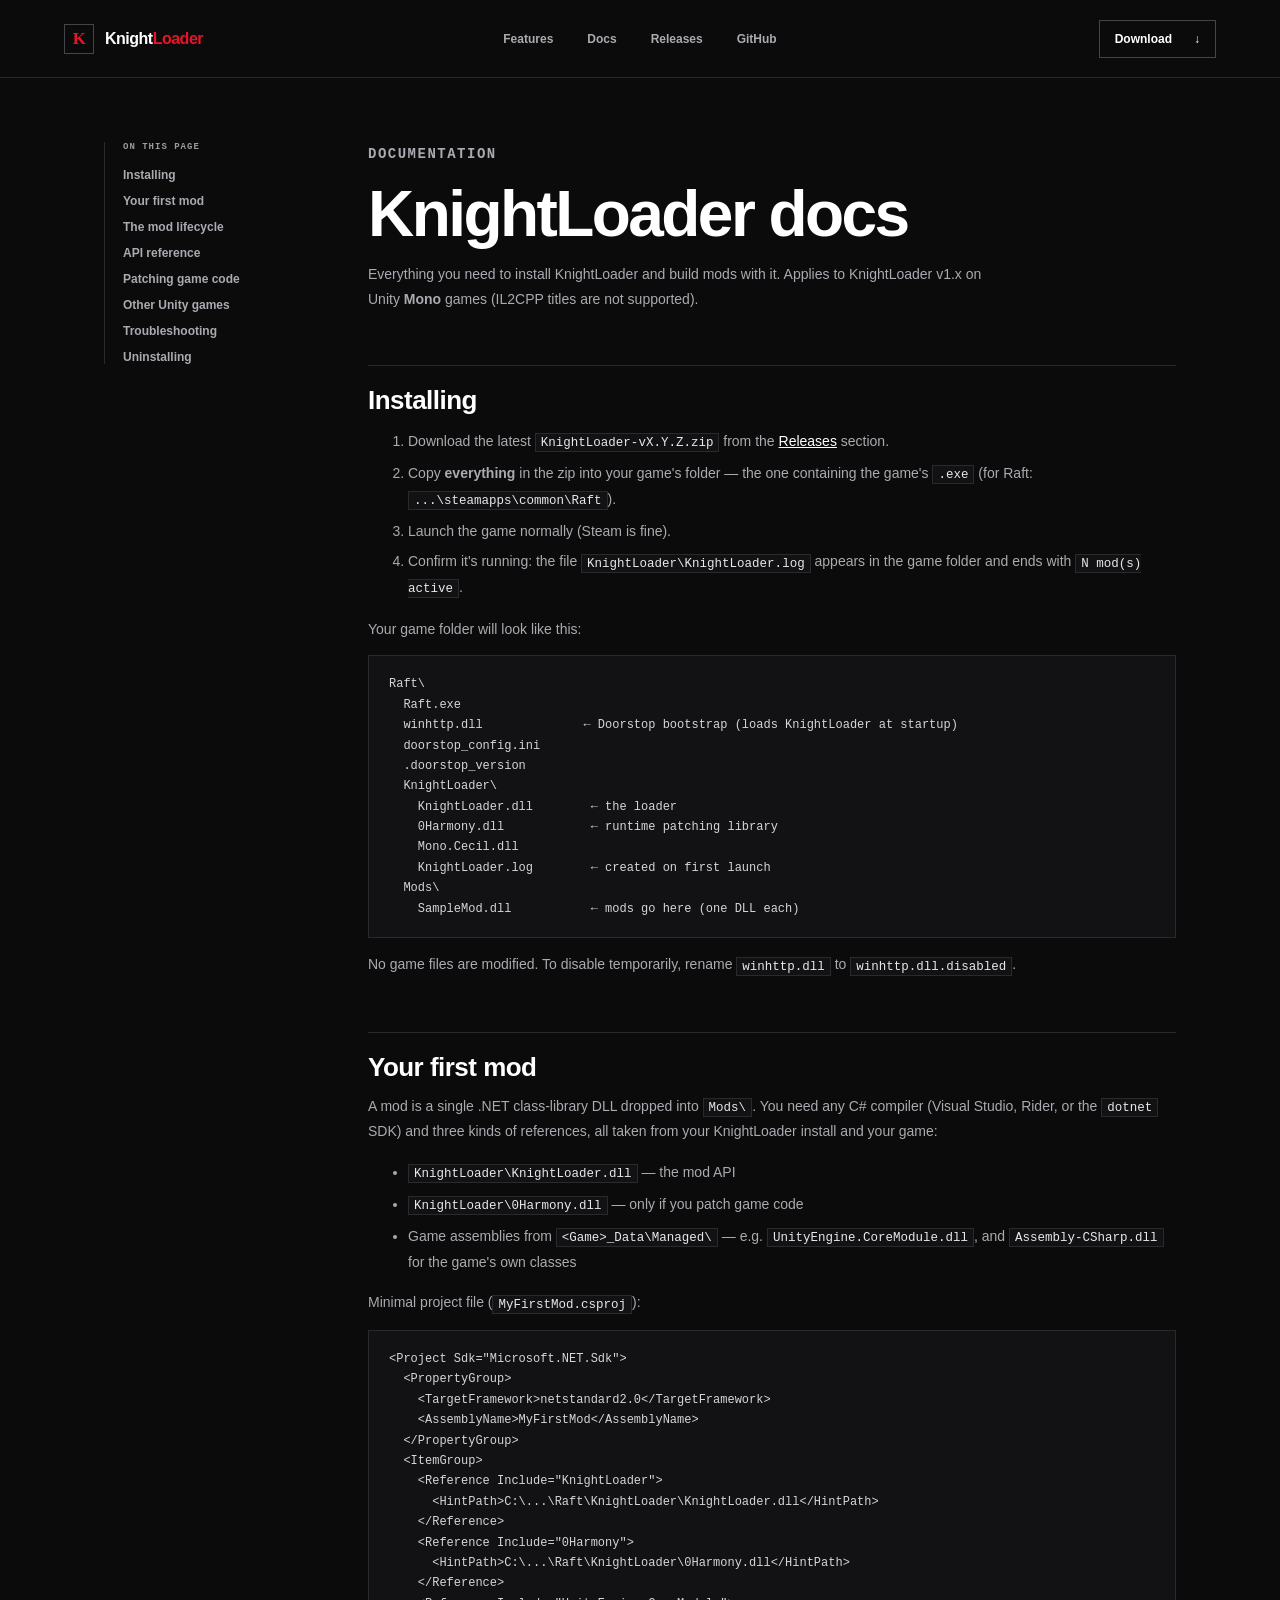
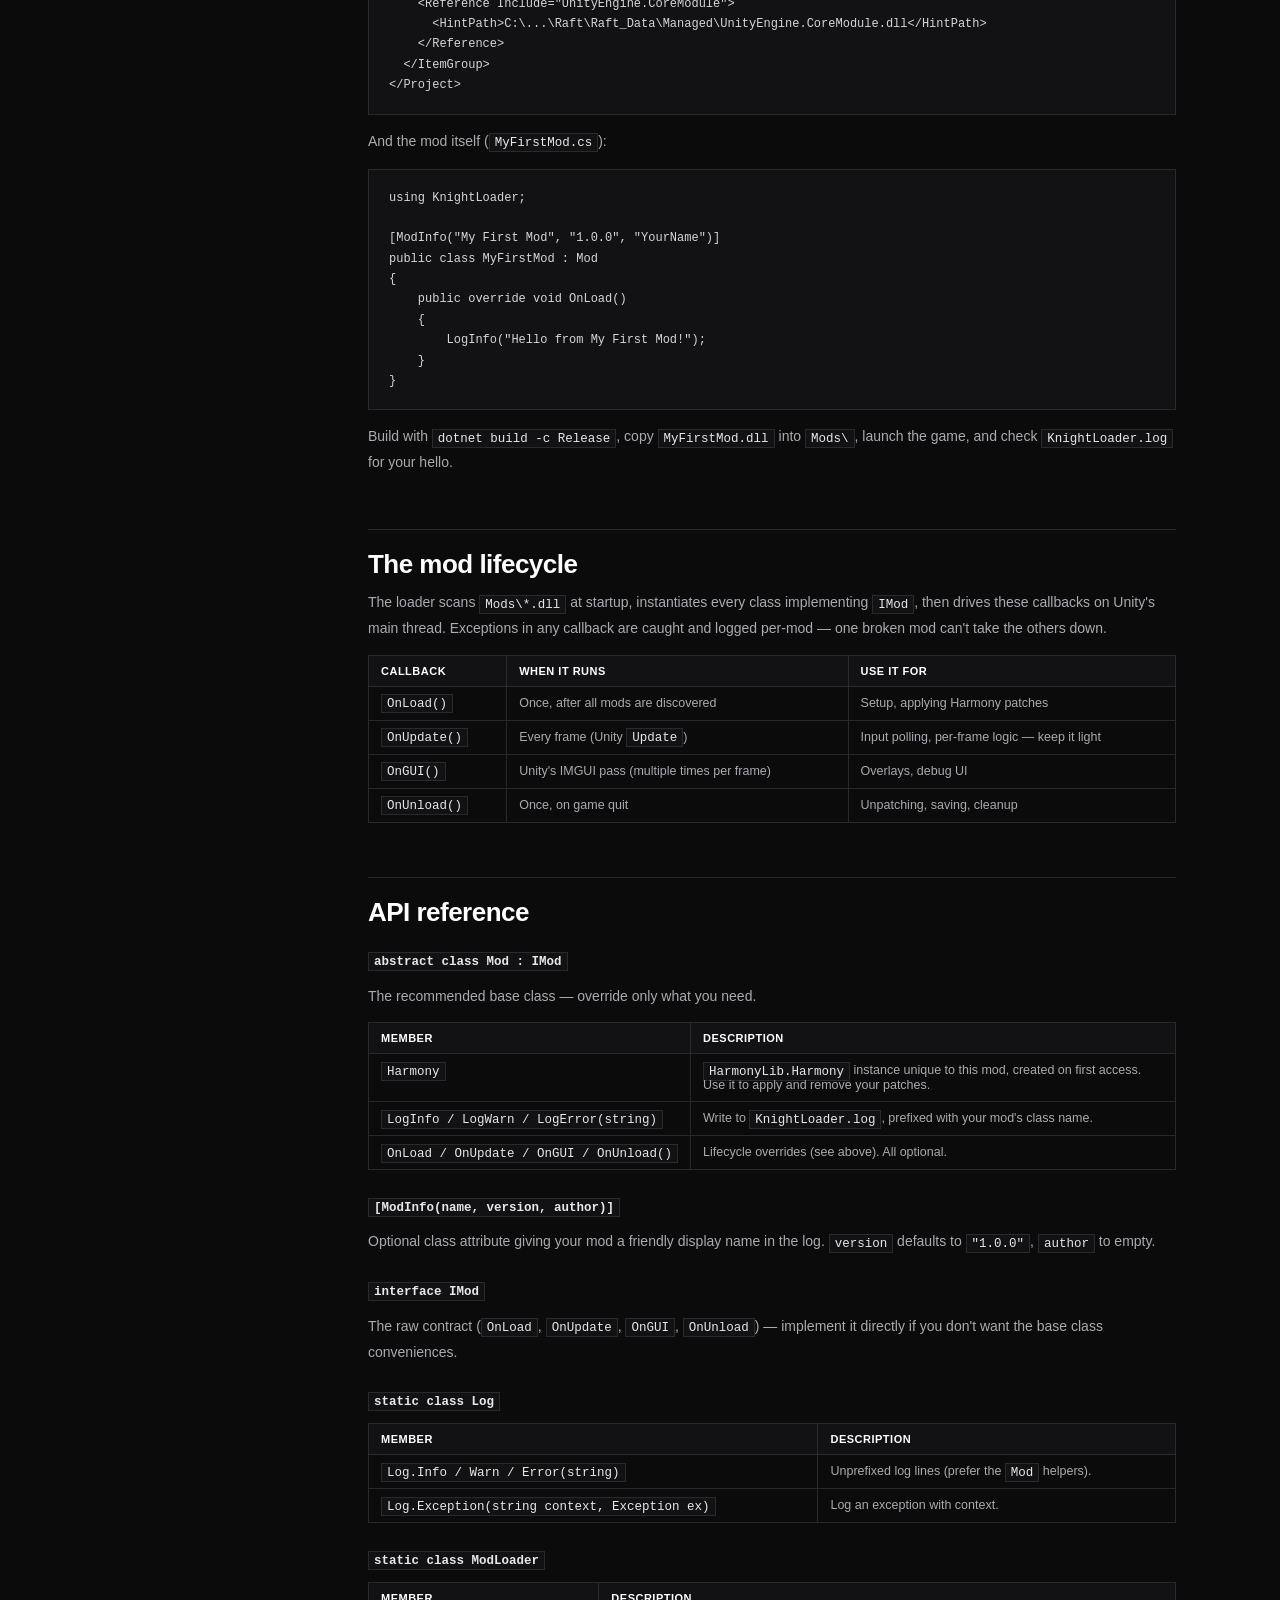
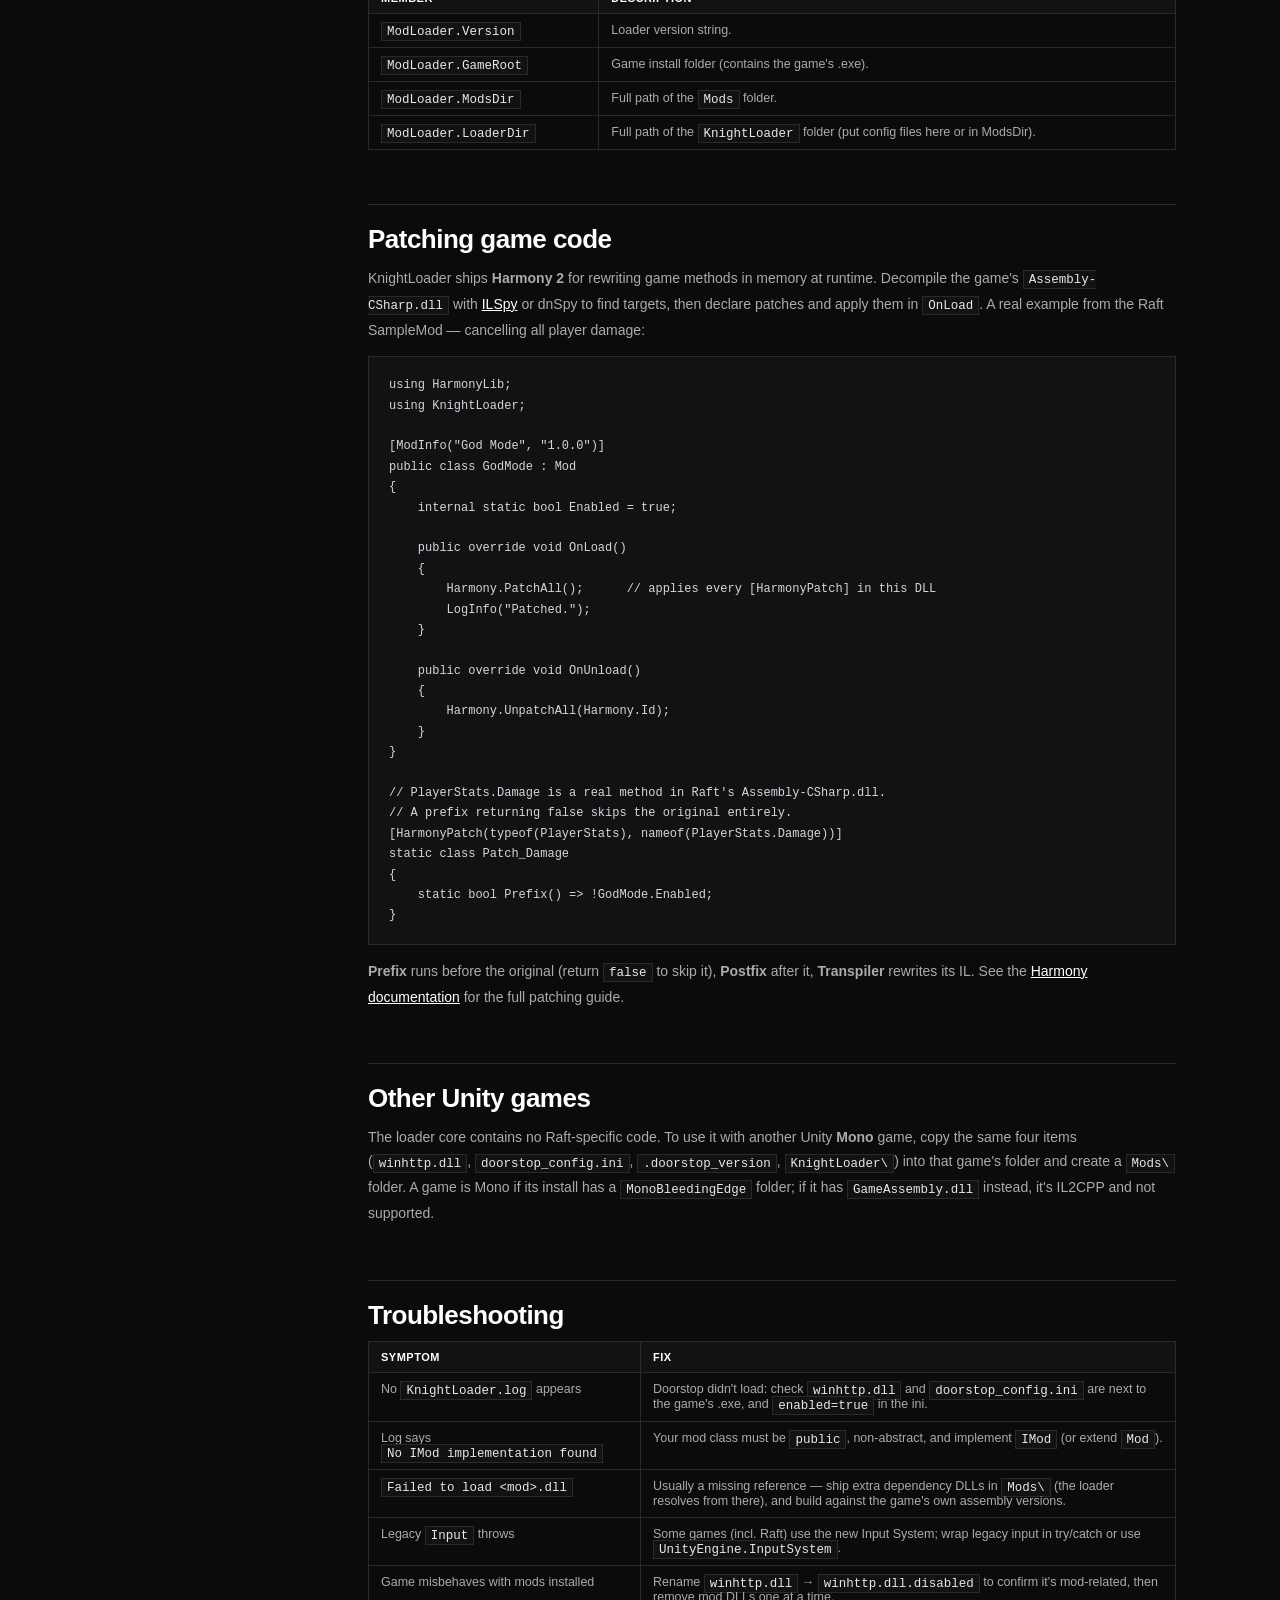
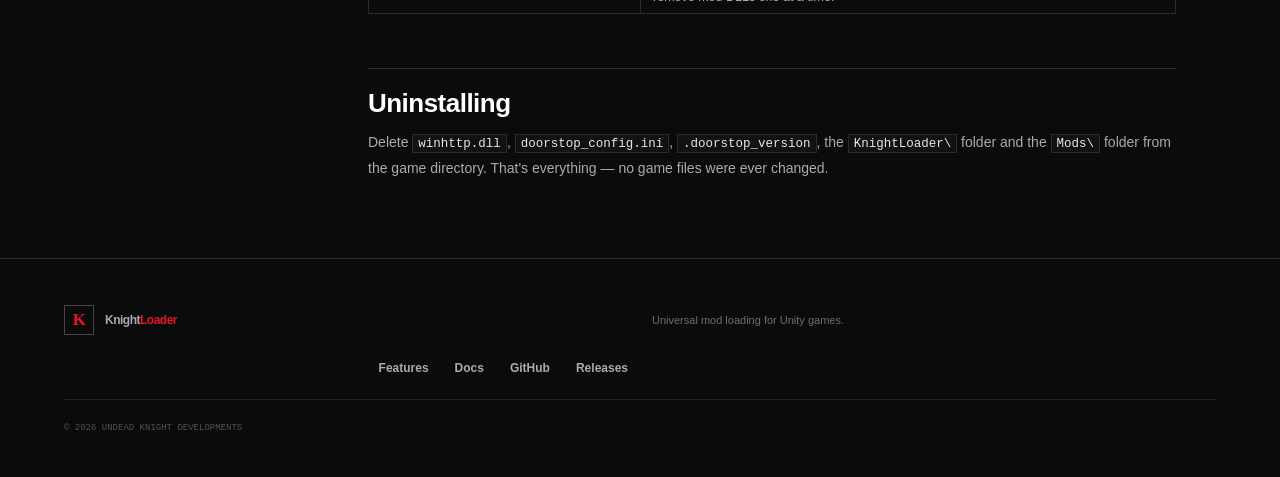
==== docs/docs.html @ 4eecfee4 "Remove open-source claims; add documentation page with API reference" ====
<!doctype html>
<html lang="en">
<head>
  <meta charset="utf-8">
  <meta name="viewport" content="width=device-width, initial-scale=1">
  <meta name="theme-color" content="#0b0b0c">
  <meta name="description" content="KnightLoader documentation — install guide, writing your first mod, and the full mod API reference.">
  <title>Documentation — KnightLoader</title>
  <link rel="stylesheet" href="style.css">
  <link rel="icon" type="image/png" href="assets/knightloader-logo.png">
</head>
<body>
  <header class="nav-wrap">
    <a class="brand" href="index.html" aria-label="KnightLoader home">
      <span class="brand-icon">K</span>
      <span>Knight<b>Loader</b></span>
    </a>
    <nav aria-label="Main navigation">
      <a href="index.html#features">Features</a>
      <a href="docs.html">Docs</a>
      <a href="index.html#releases">Releases</a>
      <a href="https://github.com/TheUndeadKnightDev/KnightLoader">GitHub</a>
    </nav>
    <a class="nav-download" href="https://github.com/TheUndeadKnightDev/KnightLoader/releases/latest">Download <span>↓</span></a>
  </header>

  <main class="doc-page">
    <aside class="doc-toc" aria-label="On this page">
      <p>ON THIS PAGE</p>
      <a href="#install">Installing</a>
      <a href="#first-mod">Your first mod</a>
      <a href="#lifecycle">The mod lifecycle</a>
      <a href="#api">API reference</a>
      <a href="#harmony">Patching game code</a>
      <a href="#other-games">Other Unity games</a>
      <a href="#troubleshooting">Troubleshooting</a>
      <a href="#uninstall">Uninstalling</a>
    </aside>

    <article class="doc-body">
      <p class="overline">Documentation</p>
      <h1>KnightLoader docs</h1>
      <p class="doc-intro">Everything you need to install KnightLoader and build mods with it. Applies to KnightLoader v1.x on Unity <b>Mono</b> games (IL2CPP titles are not supported).</p>

      <h2 id="install">Installing</h2>
      <ol>
        <li>Download the latest <code>KnightLoader-vX.Y.Z.zip</code> from the <a href="index.html#releases">Releases</a> section.</li>
        <li>Copy <b>everything</b> in the zip into your game's folder — the one containing the game's <code>.exe</code> (for Raft: <code>...\steamapps\common\Raft</code>).</li>
        <li>Launch the game normally (Steam is fine).</li>
        <li>Confirm it's running: the file <code>KnightLoader\KnightLoader.log</code> appears in the game folder and ends with <code>N mod(s) active</code>.</li>
      </ol>
      <p>Your game folder will look like this:</p>
      <pre class="doc-code">Raft\
  Raft.exe
  winhttp.dll              ← Doorstop bootstrap (loads KnightLoader at startup)
  doorstop_config.ini
  .doorstop_version
  KnightLoader\
    KnightLoader.dll        ← the loader
    0Harmony.dll            ← runtime patching library
    Mono.Cecil.dll
    KnightLoader.log        ← created on first launch
  Mods\
    SampleMod.dll           ← mods go here (one DLL each)</pre>
      <p>No game files are modified. To disable temporarily, rename <code>winhttp.dll</code> to <code>winhttp.dll.disabled</code>.</p>

      <h2 id="first-mod">Your first mod</h2>
      <p>A mod is a single .NET class-library DLL dropped into <code>Mods\</code>. You need any C# compiler (Visual Studio, Rider, or the <code>dotnet</code> SDK) and three kinds of references, all taken from your KnightLoader install and your game:</p>
      <ul>
        <li><code>KnightLoader\KnightLoader.dll</code> — the mod API</li>
        <li><code>KnightLoader\0Harmony.dll</code> — only if you patch game code</li>
        <li>Game assemblies from <code>&lt;Game&gt;_Data\Managed\</code> — e.g. <code>UnityEngine.CoreModule.dll</code>, and <code>Assembly-CSharp.dll</code> for the game's own classes</li>
      </ul>
      <p>Minimal project file (<code>MyFirstMod.csproj</code>):</p>
      <pre class="doc-code">&lt;Project Sdk="Microsoft.NET.Sdk"&gt;
  &lt;PropertyGroup&gt;
    &lt;TargetFramework&gt;netstandard2.0&lt;/TargetFramework&gt;
    &lt;AssemblyName&gt;MyFirstMod&lt;/AssemblyName&gt;
  &lt;/PropertyGroup&gt;
  &lt;ItemGroup&gt;
    &lt;Reference Include="KnightLoader"&gt;
      &lt;HintPath&gt;C:\...\Raft\KnightLoader\KnightLoader.dll&lt;/HintPath&gt;
    &lt;/Reference&gt;
    &lt;Reference Include="0Harmony"&gt;
      &lt;HintPath&gt;C:\...\Raft\KnightLoader\0Harmony.dll&lt;/HintPath&gt;
    &lt;/Reference&gt;
    &lt;Reference Include="UnityEngine.CoreModule"&gt;
      &lt;HintPath&gt;C:\...\Raft\Raft_Data\Managed\UnityEngine.CoreModule.dll&lt;/HintPath&gt;
    &lt;/Reference&gt;
  &lt;/ItemGroup&gt;
&lt;/Project&gt;</pre>
      <p>And the mod itself (<code>MyFirstMod.cs</code>):</p>
      <pre class="doc-code">using KnightLoader;

[ModInfo("My First Mod", "1.0.0", "YourName")]
public class MyFirstMod : Mod
{
    public override void OnLoad()
    {
        LogInfo("Hello from My First Mod!");
    }
}</pre>
      <p>Build with <code>dotnet build -c Release</code>, copy <code>MyFirstMod.dll</code> into <code>Mods\</code>, launch the game, and check <code>KnightLoader.log</code> for your hello.</p>

      <h2 id="lifecycle">The mod lifecycle</h2>
      <p>The loader scans <code>Mods\*.dll</code> at startup, instantiates every class implementing <code>IMod</code>, then drives these callbacks on Unity's main thread. Exceptions in any callback are caught and logged per-mod — one broken mod can't take the others down.</p>
      <table class="doc-table">
        <tr><th>Callback</th><th>When it runs</th><th>Use it for</th></tr>
        <tr><td><code>OnLoad()</code></td><td>Once, after all mods are discovered</td><td>Setup, applying Harmony patches</td></tr>
        <tr><td><code>OnUpdate()</code></td><td>Every frame (Unity <code>Update</code>)</td><td>Input polling, per-frame logic — keep it light</td></tr>
        <tr><td><code>OnGUI()</code></td><td>Unity's IMGUI pass (multiple times per frame)</td><td>Overlays, debug UI</td></tr>
        <tr><td><code>OnUnload()</code></td><td>Once, on game quit</td><td>Unpatching, saving, cleanup</td></tr>
      </table>

      <h2 id="api">API reference</h2>

      <h3><code>abstract class Mod : IMod</code></h3>
      <p>The recommended base class — override only what you need.</p>
      <table class="doc-table">
        <tr><th>Member</th><th>Description</th></tr>
        <tr><td><code>Harmony</code></td><td><code>HarmonyLib.Harmony</code> instance unique to this mod, created on first access. Use it to apply and remove your patches.</td></tr>
        <tr><td><code>LogInfo / LogWarn / LogError(string)</code></td><td>Write to <code>KnightLoader.log</code>, prefixed with your mod's class name.</td></tr>
        <tr><td><code>OnLoad / OnUpdate / OnGUI / OnUnload()</code></td><td>Lifecycle overrides (see above). All optional.</td></tr>
      </table>

      <h3><code>[ModInfo(name, version, author)]</code></h3>
      <p>Optional class attribute giving your mod a friendly display name in the log. <code>version</code> defaults to <code>"1.0.0"</code>, <code>author</code> to empty.</p>

      <h3><code>interface IMod</code></h3>
      <p>The raw contract (<code>OnLoad</code>, <code>OnUpdate</code>, <code>OnGUI</code>, <code>OnUnload</code>) — implement it directly if you don't want the base class conveniences.</p>

      <h3><code>static class Log</code></h3>
      <table class="doc-table">
        <tr><th>Member</th><th>Description</th></tr>
        <tr><td><code>Log.Info / Warn / Error(string)</code></td><td>Unprefixed log lines (prefer the <code>Mod</code> helpers).</td></tr>
        <tr><td><code>Log.Exception(string context, Exception ex)</code></td><td>Log an exception with context.</td></tr>
      </table>

      <h3><code>static class ModLoader</code></h3>
      <table class="doc-table">
        <tr><th>Member</th><th>Description</th></tr>
        <tr><td><code>ModLoader.Version</code></td><td>Loader version string.</td></tr>
        <tr><td><code>ModLoader.GameRoot</code></td><td>Game install folder (contains the game's .exe).</td></tr>
        <tr><td><code>ModLoader.ModsDir</code></td><td>Full path of the <code>Mods</code> folder.</td></tr>
        <tr><td><code>ModLoader.LoaderDir</code></td><td>Full path of the <code>KnightLoader</code> folder (put config files here or in ModsDir).</td></tr>
      </table>

      <h2 id="harmony">Patching game code</h2>
      <p>KnightLoader ships <b>Harmony 2</b> for rewriting game methods in memory at runtime. Decompile the game's <code>Assembly-CSharp.dll</code> with <a href="https://github.com/icsharpcode/ILSpy">ILSpy</a> or dnSpy to find targets, then declare patches and apply them in <code>OnLoad</code>. A real example from the Raft SampleMod — cancelling all player damage:</p>
      <pre class="doc-code">using HarmonyLib;
using KnightLoader;

[ModInfo("God Mode", "1.0.0")]
public class GodMode : Mod
{
    internal static bool Enabled = true;

    public override void OnLoad()
    {
        Harmony.PatchAll();      // applies every [HarmonyPatch] in this DLL
        LogInfo("Patched.");
    }

    public override void OnUnload()
    {
        Harmony.UnpatchAll(Harmony.Id);
    }
}

// PlayerStats.Damage is a real method in Raft's Assembly-CSharp.dll.
// A prefix returning false skips the original entirely.
[HarmonyPatch(typeof(PlayerStats), nameof(PlayerStats.Damage))]
static class Patch_Damage
{
    static bool Prefix() =&gt; !GodMode.Enabled;
}</pre>
      <p><b>Prefix</b> runs before the original (return <code>false</code> to skip it), <b>Postfix</b> after it, <b>Transpiler</b> rewrites its IL. See the <a href="https://harmony.pardeike.net/">Harmony documentation</a> for the full patching guide.</p>

      <h2 id="other-games">Other Unity games</h2>
      <p>The loader core contains no Raft-specific code. To use it with another Unity <b>Mono</b> game, copy the same four items (<code>winhttp.dll</code>, <code>doorstop_config.ini</code>, <code>.doorstop_version</code>, <code>KnightLoader\</code>) into that game's folder and create a <code>Mods\</code> folder. A game is Mono if its install has a <code>MonoBleedingEdge</code> folder; if it has <code>GameAssembly.dll</code> instead, it's IL2CPP and not supported.</p>

      <h2 id="troubleshooting">Troubleshooting</h2>
      <table class="doc-table">
        <tr><th>Symptom</th><th>Fix</th></tr>
        <tr><td>No <code>KnightLoader.log</code> appears</td><td>Doorstop didn't load: check <code>winhttp.dll</code> and <code>doorstop_config.ini</code> are next to the game's .exe, and <code>enabled=true</code> in the ini.</td></tr>
        <tr><td>Log says <code>No IMod implementation found</code></td><td>Your mod class must be <code>public</code>, non-abstract, and implement <code>IMod</code> (or extend <code>Mod</code>).</td></tr>
        <tr><td><code>Failed to load &lt;mod&gt;.dll</code></td><td>Usually a missing reference — ship extra dependency DLLs in <code>Mods\</code> (the loader resolves from there), and build against the game's own assembly versions.</td></tr>
        <tr><td>Legacy <code>Input</code> throws</td><td>Some games (incl. Raft) use the new Input System; wrap legacy input in try/catch or use <code>UnityEngine.InputSystem</code>.</td></tr>
        <tr><td>Game misbehaves with mods installed</td><td>Rename <code>winhttp.dll</code> → <code>winhttp.dll.disabled</code> to confirm it's mod-related, then remove mod DLLs one at a time.</td></tr>
      </table>

      <h2 id="uninstall">Uninstalling</h2>
      <p>Delete <code>winhttp.dll</code>, <code>doorstop_config.ini</code>, <code>.doorstop_version</code>, the <code>KnightLoader\</code> folder and the <code>Mods\</code> folder from the game directory. That's everything — no game files were ever changed.</p>
    </article>
  </main>

  <footer>
    <a class="brand" href="index.html"><span class="brand-icon">K</span><span>Knight<b>Loader</b></span></a>
    <p>Universal mod loading for Unity games.</p>
    <div>
      <a href="index.html#features">Features</a>
      <a href="docs.html">Docs</a>
      <a href="https://github.com/TheUndeadKnightDev/KnightLoader">GitHub</a>
      <a href="index.html#releases">Releases</a>
    </div>
    <small>© 2026 Undead Knight Developments</small>
  </footer>
</body>
</html>
---- docs/style.css ----
:root {
  --red: #e71327;
  --ink: #0b0b0c;
  --soft-ink: #121214;
  --line: #2a2a2d;
  --paper: #f3f2ef;
  --muted: #9a9a9f;
  --sans: Inter, ui-sans-serif, -apple-system, BlinkMacSystemFont, "Segoe UI", sans-serif;
  --mono: "SFMono-Regular", Consolas, "Liberation Mono", monospace;
}

* { box-sizing: border-box; }
html { scroll-behavior: smooth; }
body { margin: 0; background: var(--ink); color: white; font-family: var(--sans); -webkit-font-smoothing: antialiased; }
a { color: inherit; }

.nav-wrap {
  height: 78px; max-width: 1440px; margin: auto; padding: 0 clamp(24px, 5vw, 72px);
  display: grid; grid-template-columns: 1fr auto 1fr; align-items: center; gap: 32px;
  border-bottom: 1px solid var(--line);
}
.brand { display: inline-flex; align-items: center; gap: 11px; text-decoration: none; font-weight: 750; letter-spacing: -.5px; width: max-content; }
.brand b { color: var(--red); }
.brand-icon { width: 30px; height: 30px; display: grid; place-items: center; border: 1px solid #454549; color: var(--red); font-family: Georgia, serif; font-size: 17px; }
nav { display: flex; gap: 34px; }
nav a, footer a { color: #aaaab0; text-decoration: none; font-size: 12px; font-weight: 600; transition: color .2s; }
nav a:hover, footer a:hover { color: white; }
.nav-download { justify-self: end; display: flex; gap: 22px; border: 1px solid #454549; padding: 11px 15px; text-decoration: none; font-size: 12px; font-weight: 700; }
.nav-download:hover { background: white; color: var(--ink); }

.hero {
  max-width: 1440px; min-height: 700px; margin: auto; padding: clamp(70px, 9vw, 130px) clamp(24px, 7vw, 100px);
  display: grid; grid-template-columns: 1.08fr .92fr; gap: clamp(50px, 8vw, 120px); align-items: center;
}
.hero-copy { max-width: 650px; }
.badge { width: max-content; padding: 9px 12px; border: 1px solid var(--line); color: #b6b6ba; font: 500 10px var(--mono); letter-spacing: .7px; text-transform: uppercase; }
.badge i, .brand-card-bottom i, .code-status i { display: inline-block; width: 6px; height: 6px; background: #48c978; border-radius: 50%; margin-right: 8px; }
h1 { margin: 25px 0; font-size: clamp(65px, 7.2vw, 108px); line-height: .88; letter-spacing: -.075em; font-weight: 800; }
h1 span { color: var(--red); }
.hero-copy > p { max-width: 580px; color: #aaaab0; font-size: 17px; line-height: 1.7; }
.actions { display: flex; flex-wrap: wrap; gap: 10px; margin-top: 32px; }
.button { min-height: 52px; padding: 0 19px; display: inline-flex; align-items: center; justify-content: space-between; gap: 34px; border: 1px solid #3c3c40; text-decoration: none; font-size: 12px; font-weight: 750; transition: .2s; }
.button:hover { transform: translateY(-2px); }
.button.primary { background: var(--red); border-color: var(--red); }
.button.secondary { background: transparent; }
.meta { display: flex; flex-wrap: wrap; gap: 21px; margin-top: 22px; color: #65656a; font: 500 9px var(--mono); text-transform: uppercase; }
.meta span + span::before { content: "·"; margin-right: 21px; }

.brand-card { background: #f7f7f5; color: #111; border-radius: 2px; box-shadow: 0 40px 90px #0008; transform: rotate(1.5deg); overflow: hidden; }
.brand-card-top, .brand-card-bottom { height: 54px; padding: 0 19px; display: flex; justify-content: space-between; align-items: center; border-bottom: 1px solid #dadad7; }
.brand-card-top span { font-size: 12px; font-weight: 800; }
.brand-card-top small, .brand-card-bottom small { font: 500 8px var(--mono); letter-spacing: 1px; color: #858589; }
.brand-card img { display: block; width: 100%; aspect-ratio: 1; object-fit: cover; }
.brand-card-bottom { border: 0; border-top: 1px solid #dadad7; }
.brand-card-bottom span { color: #545458; font: 600 9px var(--mono); text-transform: uppercase; }

.trust-bar { max-width: 1440px; margin: auto; min-height: 96px; padding: 0 clamp(24px, 5vw, 72px); display: grid; grid-template-columns: 2fr repeat(4, 1fr); align-items: stretch; border-top: 1px solid var(--line); border-bottom: 1px solid var(--line); }
.trust-bar p, .trust-bar div { margin: 0; display: flex; align-items: center; border-right: 1px solid var(--line); font-size: 12px; }
.trust-bar p { color: #6f6f74; }
.trust-bar div { justify-content: center; gap: 12px; font-weight: 650; }
.trust-bar div span { color: var(--red); font: 500 9px var(--mono); }

.section { max-width: 1440px; margin: auto; padding: 130px clamp(24px, 7vw, 100px); }
.section-intro { display: grid; grid-template-columns: 1.2fr .8fr; align-items: end; gap: 60px; margin-bottom: 70px; }
.overline { margin: 0 0 17px; color: var(--red); font: 600 10px var(--mono); letter-spacing: 1.5px; text-transform: uppercase; }
h2 { margin: 0; font-size: clamp(48px, 5.8vw, 82px); line-height: .95; letter-spacing: -.065em; }
.intro-copy { color: var(--muted); font-size: 14px; line-height: 1.75; max-width: 430px; }
.features { background: var(--soft-ink); border-left: 1px solid var(--line); border-right: 1px solid var(--line); }
.feature-list { border-top: 1px solid var(--line); }
.feature-list article { min-height: 130px; display: grid; grid-template-columns: 80px 1fr 160px; align-items: center; border-bottom: 1px solid var(--line); gap: 30px; }
.feature-mark { width: 45px; height: 45px; display: grid; place-items: center; border: 1px solid #36363a; color: var(--red); font-size: 20px; }
.feature-list h3 { margin: 0 0 7px; font-size: 19px; letter-spacing: -.02em; }
.feature-list p { margin: 0; color: #85858a; font-size: 13px; line-height: 1.6; }
.feature-list small { justify-self: end; color: #5d5d62; font: 500 9px var(--mono); letter-spacing: 1px; }

.developer { max-width: 1440px; margin: auto; padding: 130px clamp(24px, 7vw, 100px); display: grid; grid-template-columns: .8fr 1.2fr; align-items: center; gap: clamp(60px, 9vw, 140px); background: var(--paper); color: #111; }
.developer-copy > p:not(.overline) { color: #69696e; font-size: 14px; line-height: 1.75; margin: 24px 0; }
.developer-copy > a { display: inline-flex; gap: 26px; color: #111; text-decoration: none; font-size: 12px; font-weight: 750; border-bottom: 1px solid #111; padding-bottom: 7px; }
.code-window { background: #0d0d0f; color: #c7c7cb; box-shadow: 0 30px 65px #0003; }
.window-bar { height: 46px; display: flex; align-items: center; gap: 7px; padding: 0 16px; border-bottom: 1px solid #29292d; }
.window-bar span { width: 7px; height: 7px; border-radius: 50%; background: #46464b; }
.window-bar span:first-child { background: var(--red); }
.window-bar small { margin-left: 12px; color: #69696f; font: 500 9px var(--mono); }
pre { margin: 0; padding: 38px clamp(24px, 5vw, 60px); overflow: auto; font: 400 13px/1.8 var(--mono); }
code em { color: #e17786; font-style: normal; } code b { color: #e35e70; } code strong { color: #e7c479; } code mark { color: #9fd5a9; background: none; }
.code-status { height: 48px; padding: 0 17px; display: flex; align-items: center; color: #77777d; border-top: 1px solid #29292d; font: 500 9px var(--mono); text-transform: uppercase; }
.code-status span { margin-left: auto; }

.comparison { background: #0e0e10; }
.section-intro.compact { grid-template-columns: 1fr; }
.compare-table { border-top: 1px solid var(--line); }
.compare-row { min-height: 74px; display: grid; grid-template-columns: 1.4fr 1fr 1fr; align-items: stretch; border-bottom: 1px solid var(--line); }
.compare-row > * { display: flex; align-items: center; padding: 0 22px; font-size: 12px; }
.compare-row strong { background: var(--red); color: white; font-weight: 700; }
.compare-row > span:last-child { color: #77777c; }
.compare-row.heading { min-height: 44px; color: #626267; font: 500 9px var(--mono); letter-spacing: .8px; }
.compare-row.heading > * { font-size: 9px; }
.compare-row.heading strong { background: #29292d; }

.download { max-width: 1440px; min-height: 500px; margin: auto; padding: 110px clamp(24px, 7vw, 100px); display: grid; grid-template-columns: 1.2fr .8fr; align-items: center; gap: 70px; background: var(--red); }
.download .overline { color: #67050f; }
.download-copy p { max-width: 380px; line-height: 1.7; font-size: 15px; }
.button.light { background: white; color: #111; border-color: white; margin-top: 14px; min-width: 235px; }
.download-copy small { display: block; margin-top: 16px; color: #790712; font: 600 9px var(--mono); text-transform: uppercase; }

footer { max-width: 1440px; margin: auto; min-height: 190px; padding: 44px clamp(24px, 5vw, 72px); display: grid; grid-template-columns: 1fr 1fr; gap: 24px; align-items: center; border-top: 1px solid var(--line); }
footer p { color: #6e6e73; font-size: 11px; }
footer div { justify-self: end; display: flex; gap: 26px; }
footer small { grid-column: 1 / -1; padding-top: 23px; border-top: 1px solid #202023; color: #505055; font: 500 9px var(--mono); text-transform: uppercase; }

@media (max-width: 900px) {
  .nav-wrap { grid-template-columns: 1fr auto; } nav { display: none; }
  .hero { grid-template-columns: 1fr; padding-top: 80px; }
  .brand-card { max-width: 560px; }
  .trust-bar { grid-template-columns: repeat(2, 1fr); padding: 0; }
  .trust-bar p { grid-column: 1 / -1; justify-content: center; padding: 20px; border-bottom: 1px solid var(--line); }
  .trust-bar div { min-height: 70px; }
  .section-intro, .developer, .download { grid-template-columns: 1fr; }
  .developer { gap: 60px; }
}

@media (max-width: 600px) {
  .nav-wrap { height: 68px; padding: 0 18px; }
  .nav-download { padding: 10px 12px; } .nav-download span { display: none; }
  .hero { min-height: auto; padding: 64px 20px 75px; gap: 55px; }
  h1 { font-size: 64px; } .hero-copy > p { font-size: 15px; }
  .actions { flex-direction: column; } .button { width: 100%; }
  .meta { gap: 9px; } .meta span + span::before { margin-right: 9px; }
  .brand-card-top, .brand-card-bottom { height: 44px; }
  .section { padding: 85px 20px; } .section-intro { gap: 20px; margin-bottom: 45px; }
  h2 { font-size: 49px; }
  .feature-list article { min-height: 150px; grid-template-columns: 55px 1fr; gap: 14px; }
  .feature-list small { display: none; }
  .developer { padding: 85px 20px; }
  pre { font-size: 10px; padding: 28px 18px; }
  .compare-row { grid-template-columns: 1.2fr 1fr 1fr; }
  .compare-row > * { padding: 0 9px; font-size: 10px; }
  .download { min-height: 560px; padding: 85px 20px; gap: 35px; }
  footer { grid-template-columns: 1fr; padding: 40px 20px; }
  footer div { justify-self: start; flex-wrap: wrap; }
  footer small { grid-column: 1; }
}

@media (prefers-reduced-motion: reduce) { html { scroll-behavior: auto; } * { transition: none !important; } }

/* ---- Releases (auto-populated from GitHub) ---- */
.release-list { display: grid; gap: 14px; max-width: 900px; }
.release-loading { color: var(--muted); font-size: 14px; }
.release-loading a { color: white; }
.release { border: 1px solid var(--line); background: var(--soft-ink); padding: 22px 24px; }
.release.latest { border-color: var(--red); }
.release-head { display: flex; flex-wrap: wrap; align-items: center; gap: 14px; }
.release-tag { font-weight: 800; font-size: 17px; letter-spacing: -.3px; text-decoration: none; }
.release-tag:hover { color: var(--red); }
.release-badge { font: 700 9px var(--mono); letter-spacing: 1px; color: var(--red); border: 1px solid var(--red); padding: 4px 7px; }
.release-badge.pre { color: var(--muted); border-color: var(--line); }
.release-date { margin-left: auto; color: var(--muted); font: 500 11px var(--mono); }
.release-notes { margin: 12px 0 0; color: #aaaab0; font-size: 13px; line-height: 1.6; }
.release-assets { display: flex; flex-wrap: wrap; gap: 10px; margin-top: 16px; }
.release-asset { display: flex; flex-direction: column; gap: 3px; text-decoration: none; border: 1px solid #3c3c40; padding: 10px 14px; transition: .2s; }
.release-asset:hover { background: white; color: var(--ink); transform: translateY(-2px); }
.release-asset span { font-size: 12px; font-weight: 700; }
.release-asset small { font: 500 9px var(--mono); color: var(--muted); }
.release-asset:hover small { color: #555; }
@media (max-width: 600px) {
  .release { padding: 16px; }
  .release-date { margin-left: 0; flex-basis: 100%; }
}

/* ---- Documentation page ---- */
.doc-page { max-width: 1200px; margin: auto; padding: clamp(40px, 5vw, 80px) clamp(24px, 5vw, 72px); display: grid; grid-template-columns: 200px 1fr; gap: clamp(40px, 5vw, 80px); align-items: start; }
.doc-toc { position: sticky; top: 30px; display: flex; flex-direction: column; gap: 12px; border-left: 1px solid var(--line); padding-left: 18px; }
.doc-toc p { margin: 0 0 4px; font: 700 9px var(--mono); letter-spacing: 1px; color: var(--muted); }
.doc-toc a { color: #aaaab0; text-decoration: none; font-size: 12px; font-weight: 600; }
.doc-toc a:hover { color: white; }
.doc-body { min-width: 0; }
.doc-body h1 { font-size: clamp(40px, 5vw, 64px); line-height: .95; letter-spacing: -.04em; margin: 10px 0 18px; }
.doc-intro { color: #aaaab0; font-size: 15px; line-height: 1.7; max-width: 640px; }
.doc-body h2 { font-size: 26px; letter-spacing: -.02em; margin: 54px 0 14px; padding-top: 22px; border-top: 1px solid var(--line); }
.doc-body h3 { font-size: 15px; margin: 28px 0 8px; font-family: var(--mono); font-weight: 600; color: #e8e8ea; }
.doc-body p, .doc-body li { color: #aaaab0; font-size: 14px; line-height: 1.75; }
.doc-body li { margin: 6px 0; }
.doc-body a { color: white; }
.doc-body code { font-family: var(--mono); font-size: 12.5px; background: var(--soft-ink); border: 1px solid var(--line); padding: 1.5px 5px; color: #e8e8ea; }
.doc-code { background: var(--soft-ink); border: 1px solid var(--line); padding: 18px 20px; overflow-x: auto; font: 12px/1.7 var(--mono); color: #d6d6da; }
.doc-code code { border: 0; background: none; padding: 0; }
.doc-table { width: 100%; border-collapse: collapse; margin: 14px 0; }
.doc-table th, .doc-table td { text-align: left; border: 1px solid var(--line); padding: 9px 12px; font-size: 12.5px; color: #aaaab0; vertical-align: top; }
.doc-table th { color: white; font-size: 11px; text-transform: uppercase; letter-spacing: .5px; background: var(--soft-ink); }
.doc-table td code { white-space: nowrap; }
@media (max-width: 900px) {
  .doc-page { grid-template-columns: 1fr; }
  .doc-toc { position: static; flex-direction: row; flex-wrap: wrap; border-left: 0; padding-left: 0; }
  .doc-toc p { flex-basis: 100%; }
}
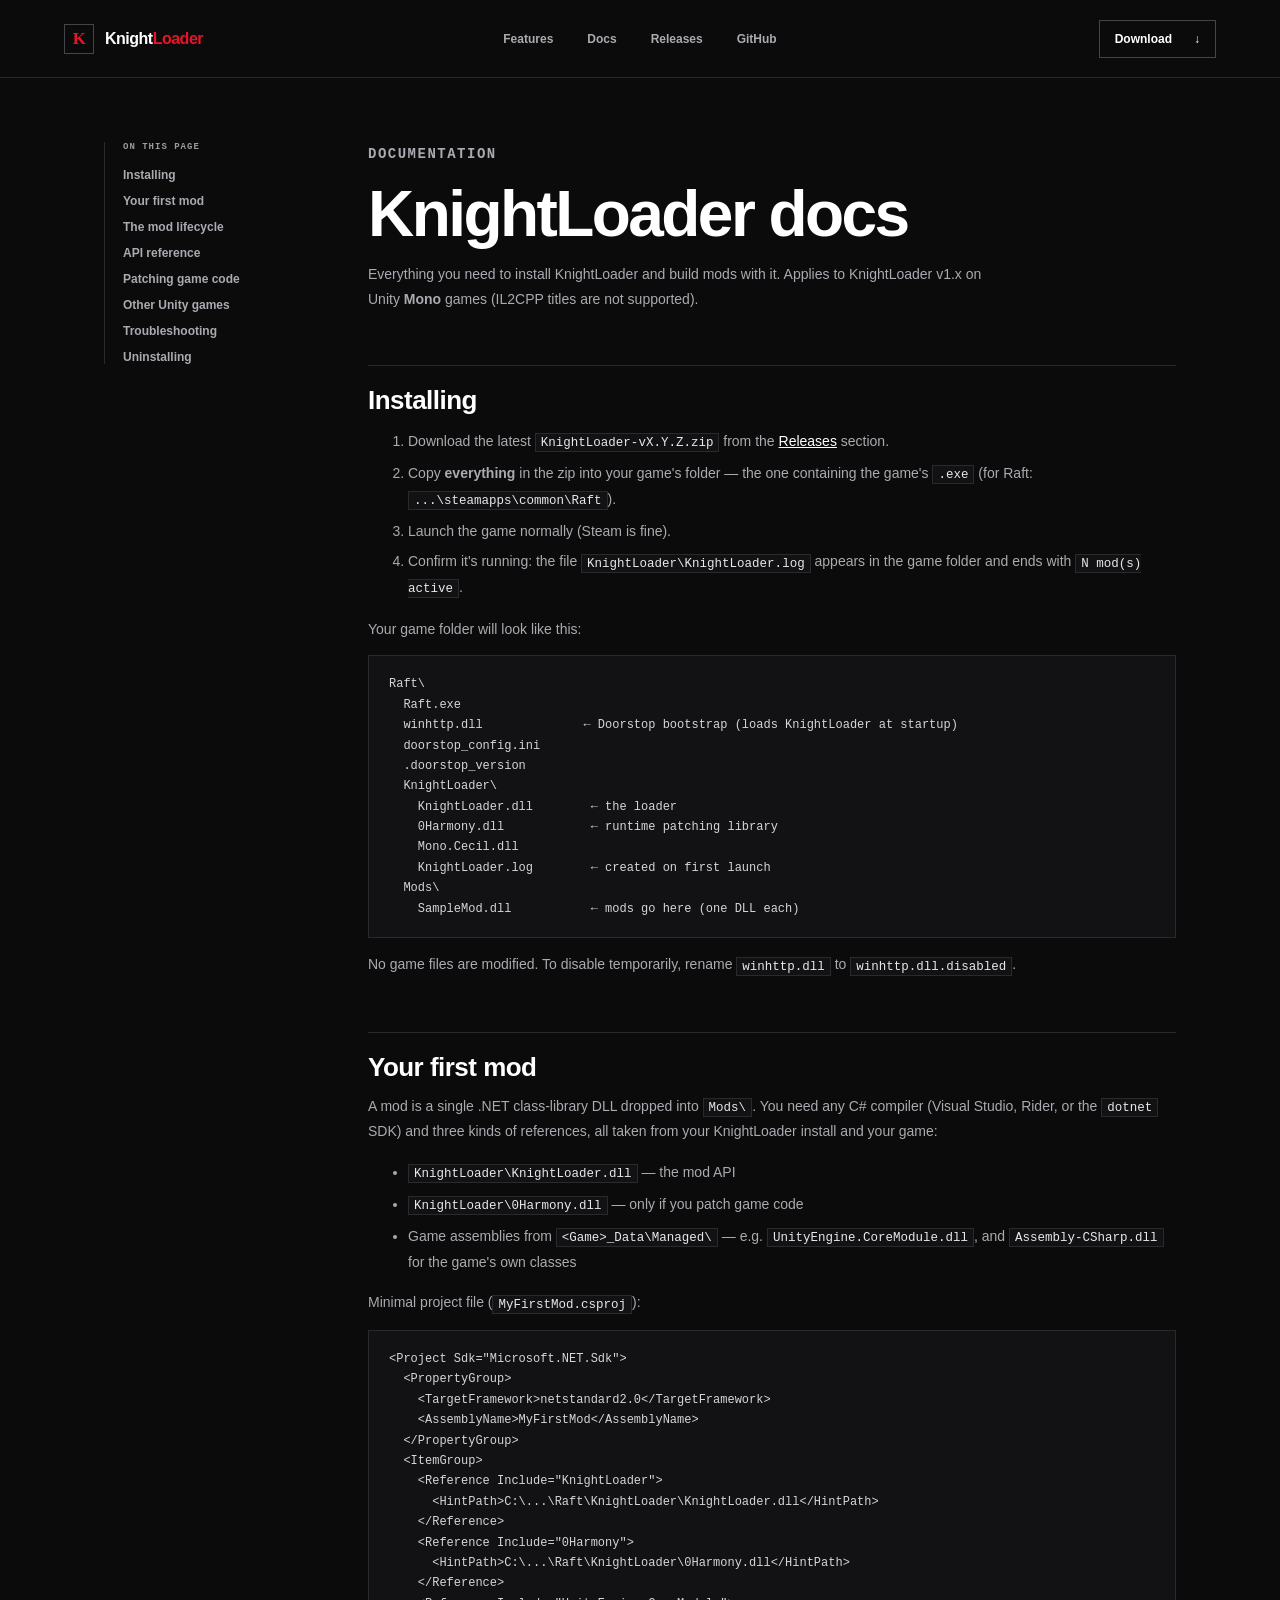
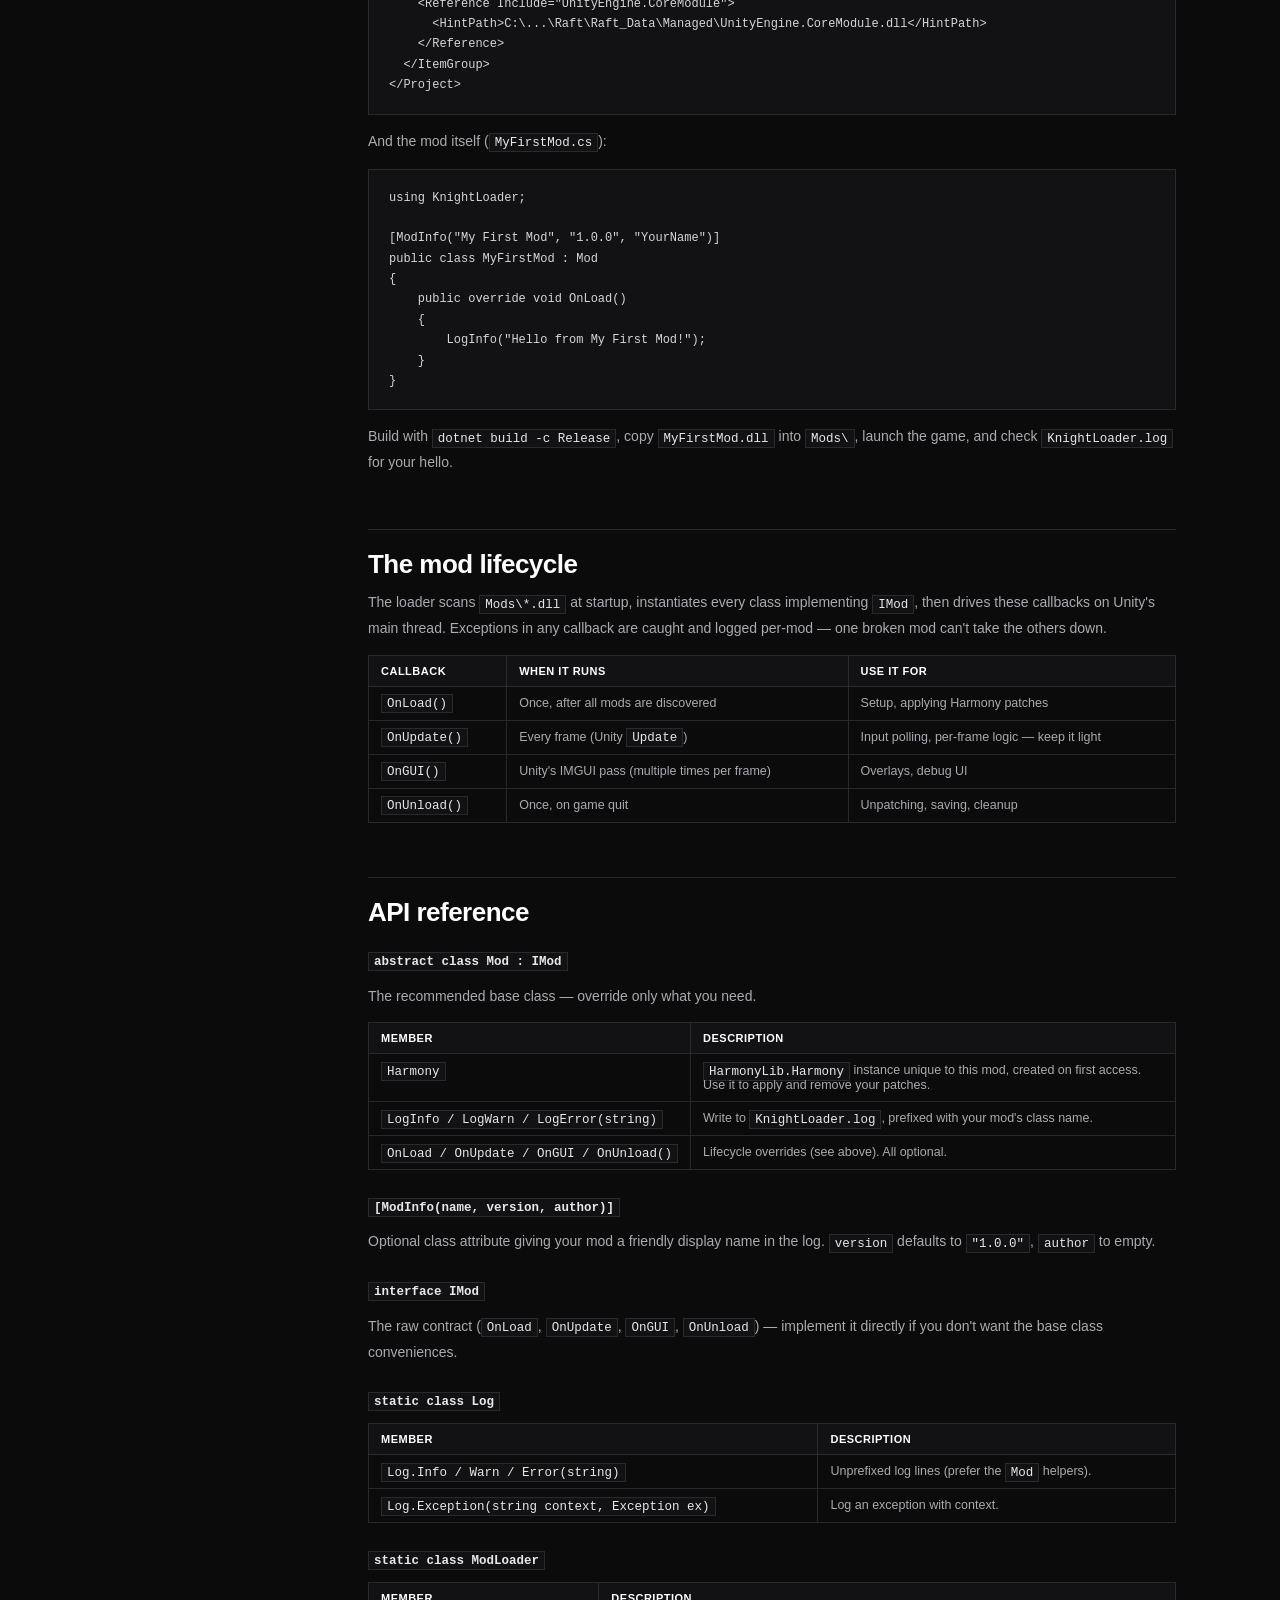
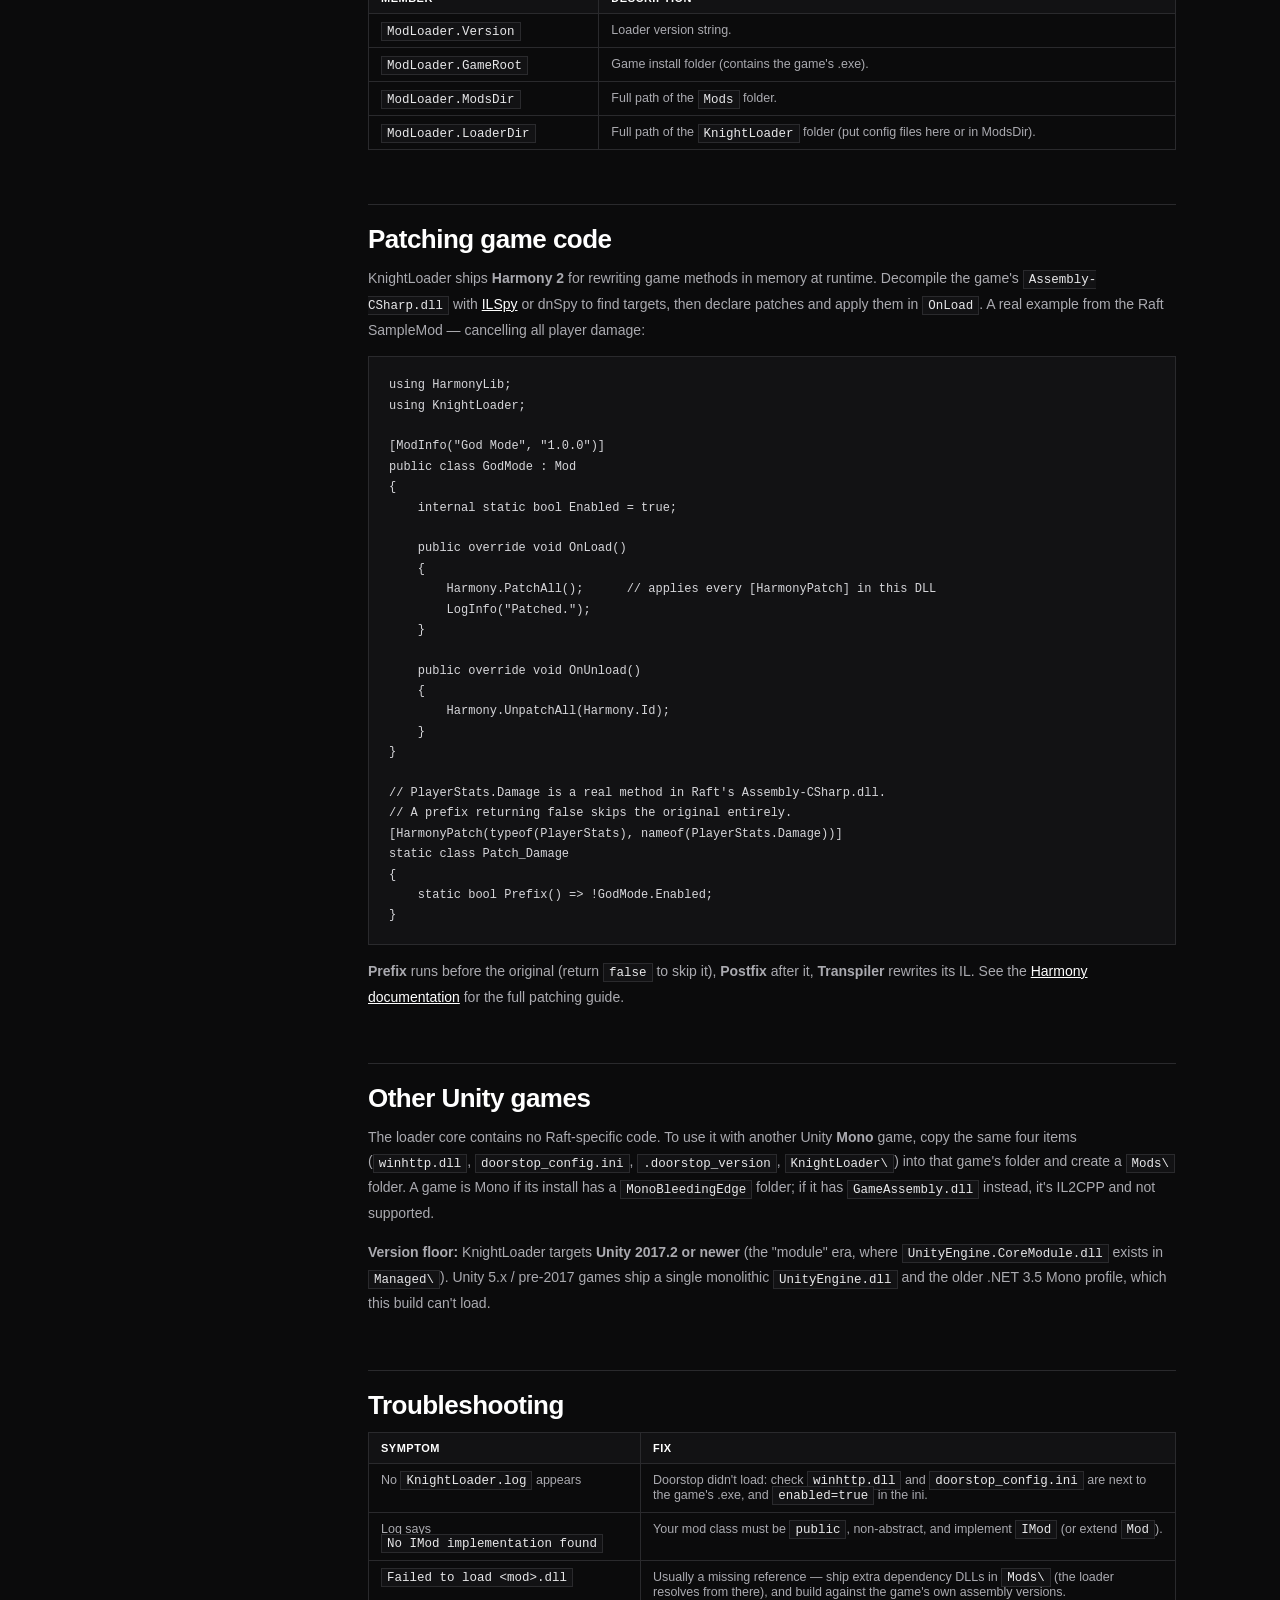
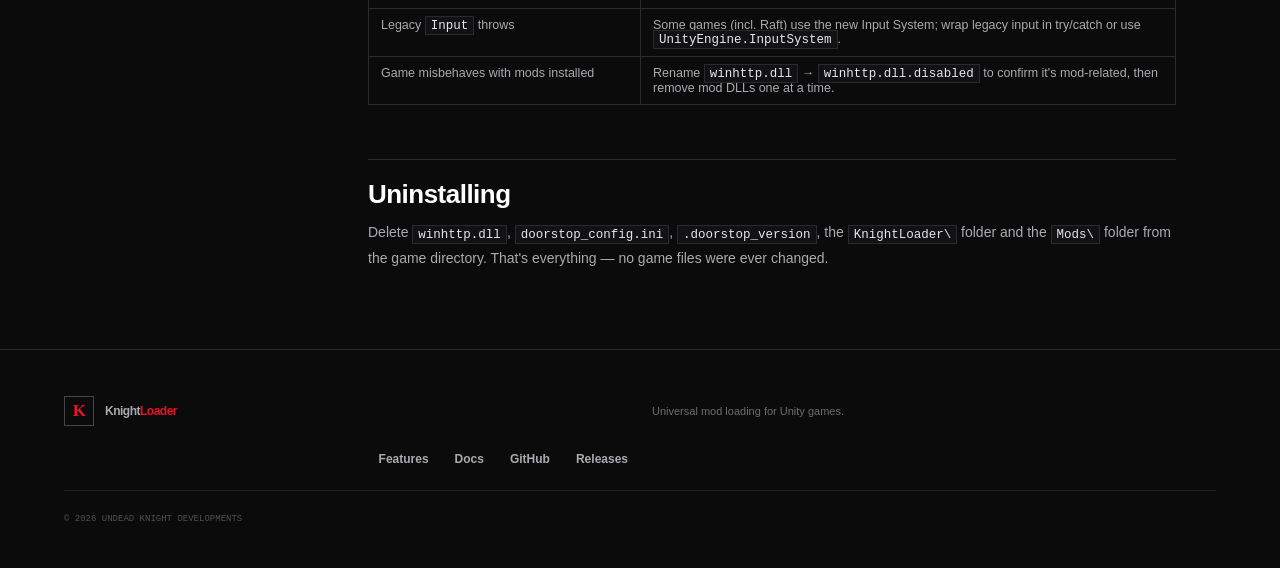
==== commit 378d2db8: "Site: Unity 2017.2+ floor; The Forest moved to not-supported" ====
--- a/docs/docs.html
+++ b/docs/docs.html
@@ -178,6 +178,7 @@
 
       <h2 id="other-games">Other Unity games</h2>
       <p>The loader core contains no Raft-specific code. To use it with another Unity <b>Mono</b> game, copy the same four items (<code>winhttp.dll</code>, <code>doorstop_config.ini</code>, <code>.doorstop_version</code>, <code>KnightLoader\</code>) into that game's folder and create a <code>Mods\</code> folder. A game is Mono if its install has a <code>MonoBleedingEdge</code> folder; if it has <code>GameAssembly.dll</code> instead, it's IL2CPP and not supported.</p>
+      <p><b>Version floor:</b> KnightLoader targets <b>Unity 2017.2 or newer</b> (the "module" era, where <code>UnityEngine.CoreModule.dll</code> exists in <code>Managed\</code>). Unity 5.x / pre-2017 games ship a single monolithic <code>UnityEngine.dll</code> and the older .NET 3.5 Mono profile, which this build can't load.</p>
 
       <h2 id="troubleshooting">Troubleshooting</h2>
       <table class="doc-table">
--- a/docs/style.css
+++ b/docs/style.css
@@ -193,3 +193,21 @@
   .doc-toc { position: static; flex-direction: row; flex-wrap: wrap; border-left: 0; padding-left: 0; }
   .doc-toc p { flex-basis: 100%; }
 }
+
+/* ---- Games / compatibility ---- */
+.games-grid { display: grid; grid-template-columns: repeat(3, 1fr); gap: 16px; max-width: 1100px; }
+.game-tier { border: 1px solid var(--line); background: var(--soft-ink); padding: 22px 22px 26px; }
+.game-tier h3 { display: flex; align-items: center; gap: 9px; margin: 0 0 4px; font-size: 15px; }
+.tier-dot { width: 9px; height: 9px; border-radius: 50%; display: inline-block; }
+.tier-dot.ok { background: #48c978; } .tier-dot.maybe { background: #e8b93c; } .tier-dot.no { background: #e0555f; }
+.tier-note { margin: 0 0 14px; color: var(--muted); font-size: 11.5px; line-height: 1.5; }
+.game-tier ul { list-style: none; margin: 0; padding: 0; display: flex; flex-direction: column; gap: 8px; }
+.game-tier li { color: #cfcfd4; font-size: 13.5px; line-height: 1.4; }
+.game-tier li small { display: block; color: var(--muted); font: 500 10px var(--mono); margin-top: 2px; }
+.games-check { max-width: 1100px; margin-top: 22px; border: 1px solid var(--line); border-left: 2px solid var(--red); padding: 20px 24px; }
+.games-check p { margin: 0 0 8px; color: #cfcfd4; font-size: 13.5px; }
+.games-check ul { margin: 0 0 12px; padding-left: 4px; list-style: none; }
+.games-check li { color: #aaaab0; font-size: 13px; line-height: 1.9; }
+.games-check code { font-family: var(--mono); font-size: 12px; background: var(--ink); border: 1px solid var(--line); padding: 1.5px 6px; color: #e8e8ea; }
+.games-check .tier-note { margin: 0; }
+@media (max-width: 820px) { .games-grid { grid-template-columns: 1fr; } }
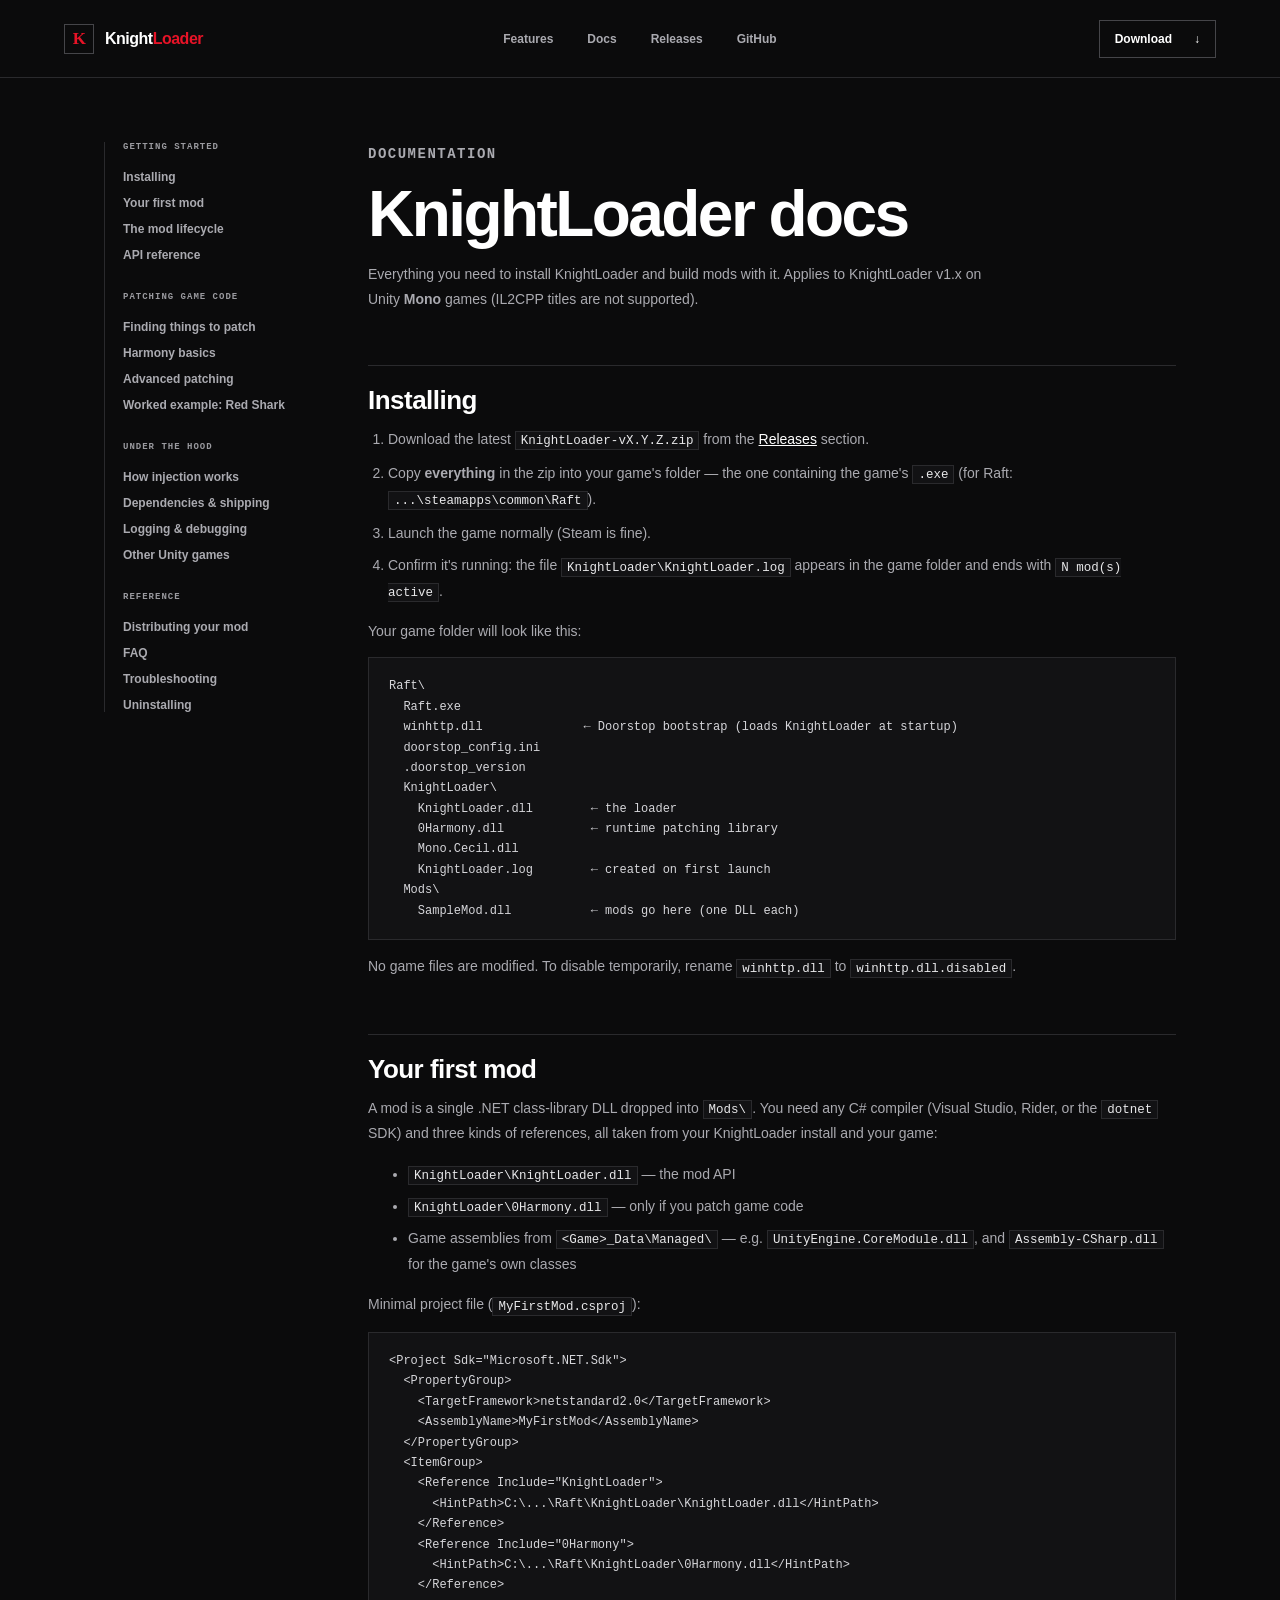
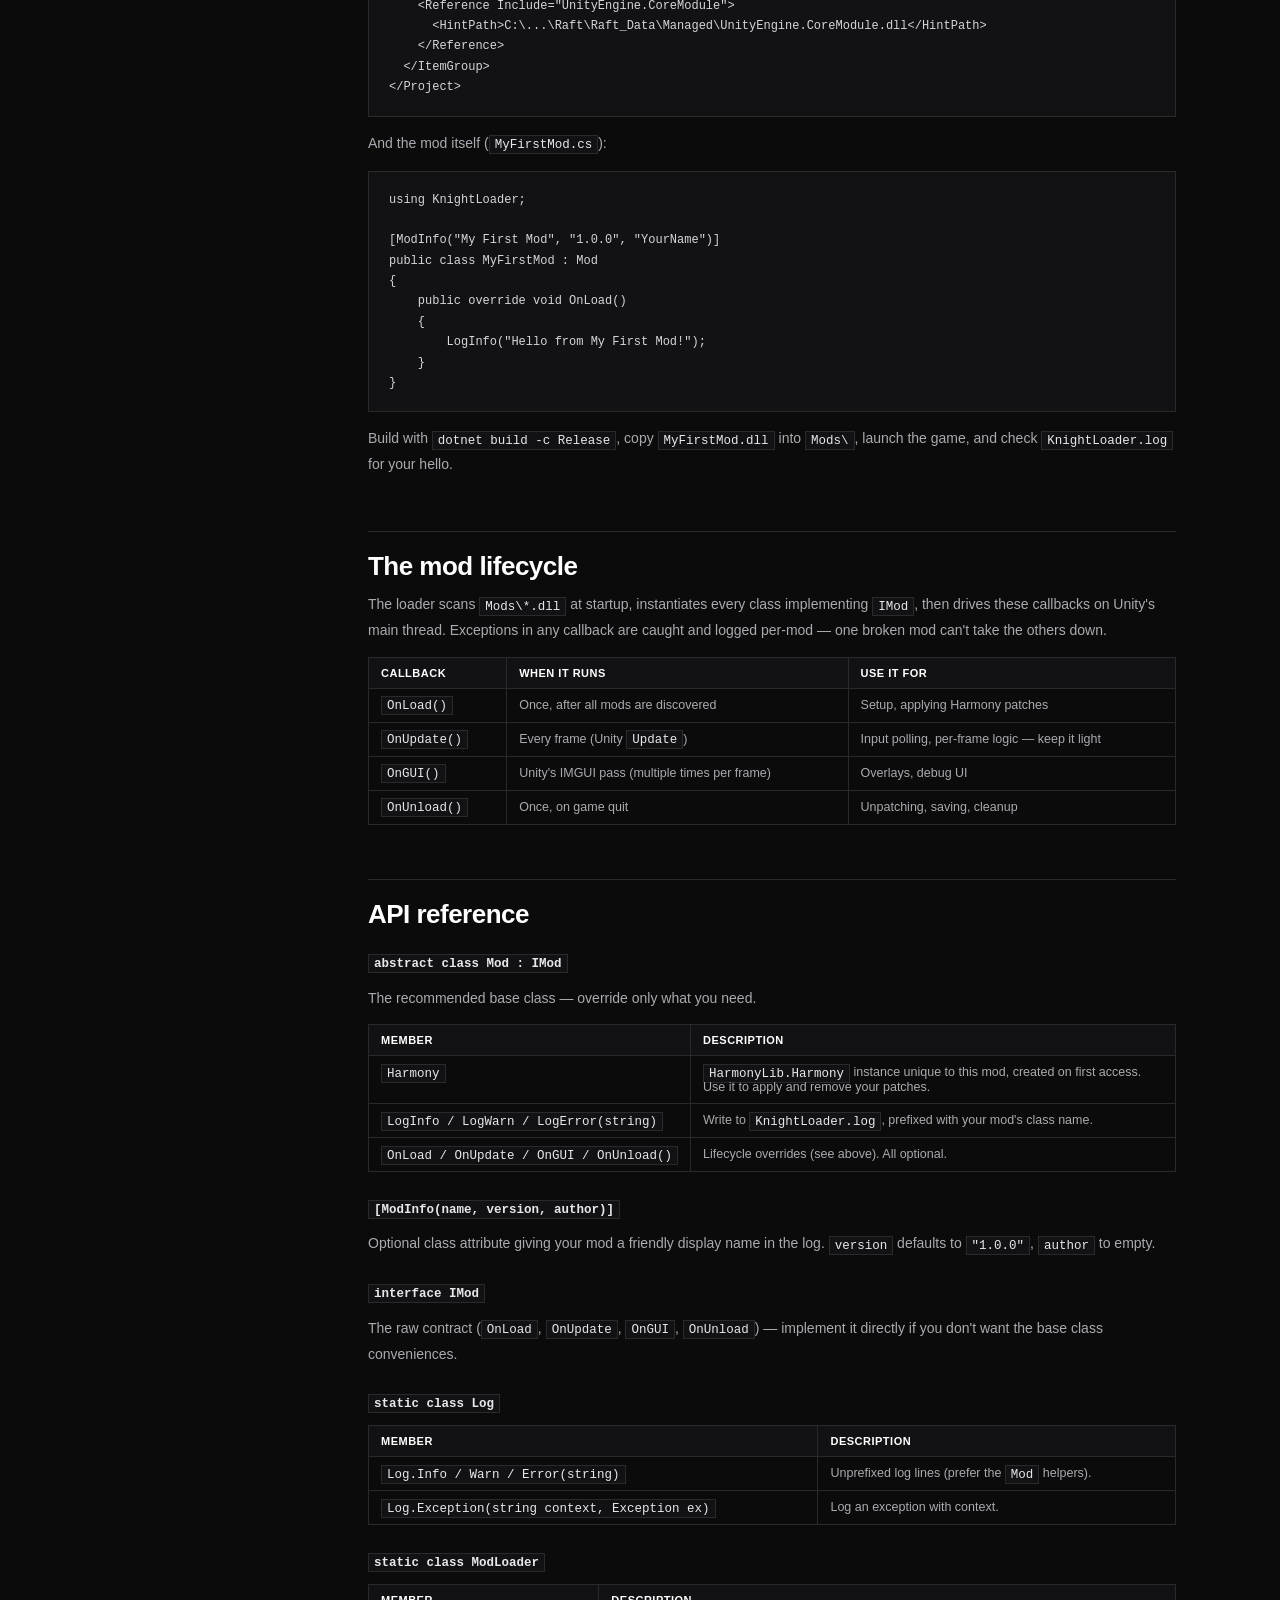
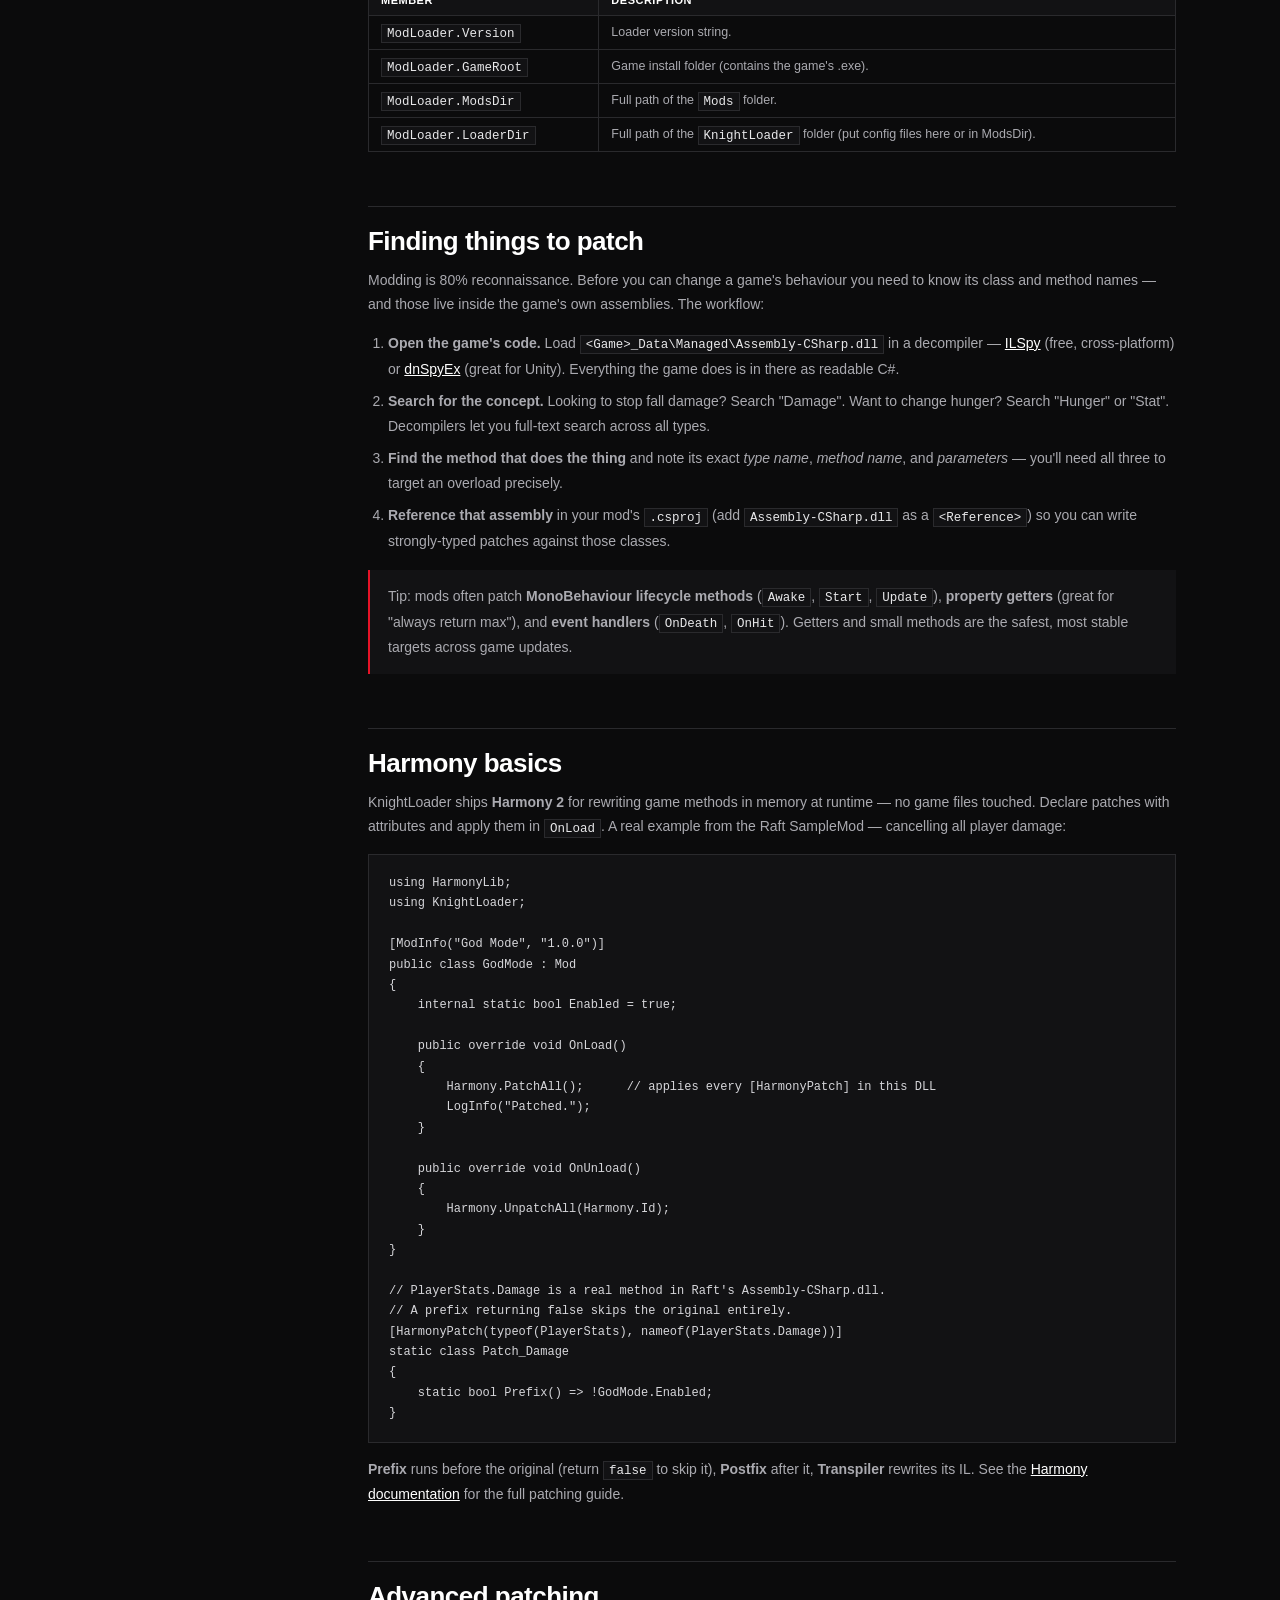
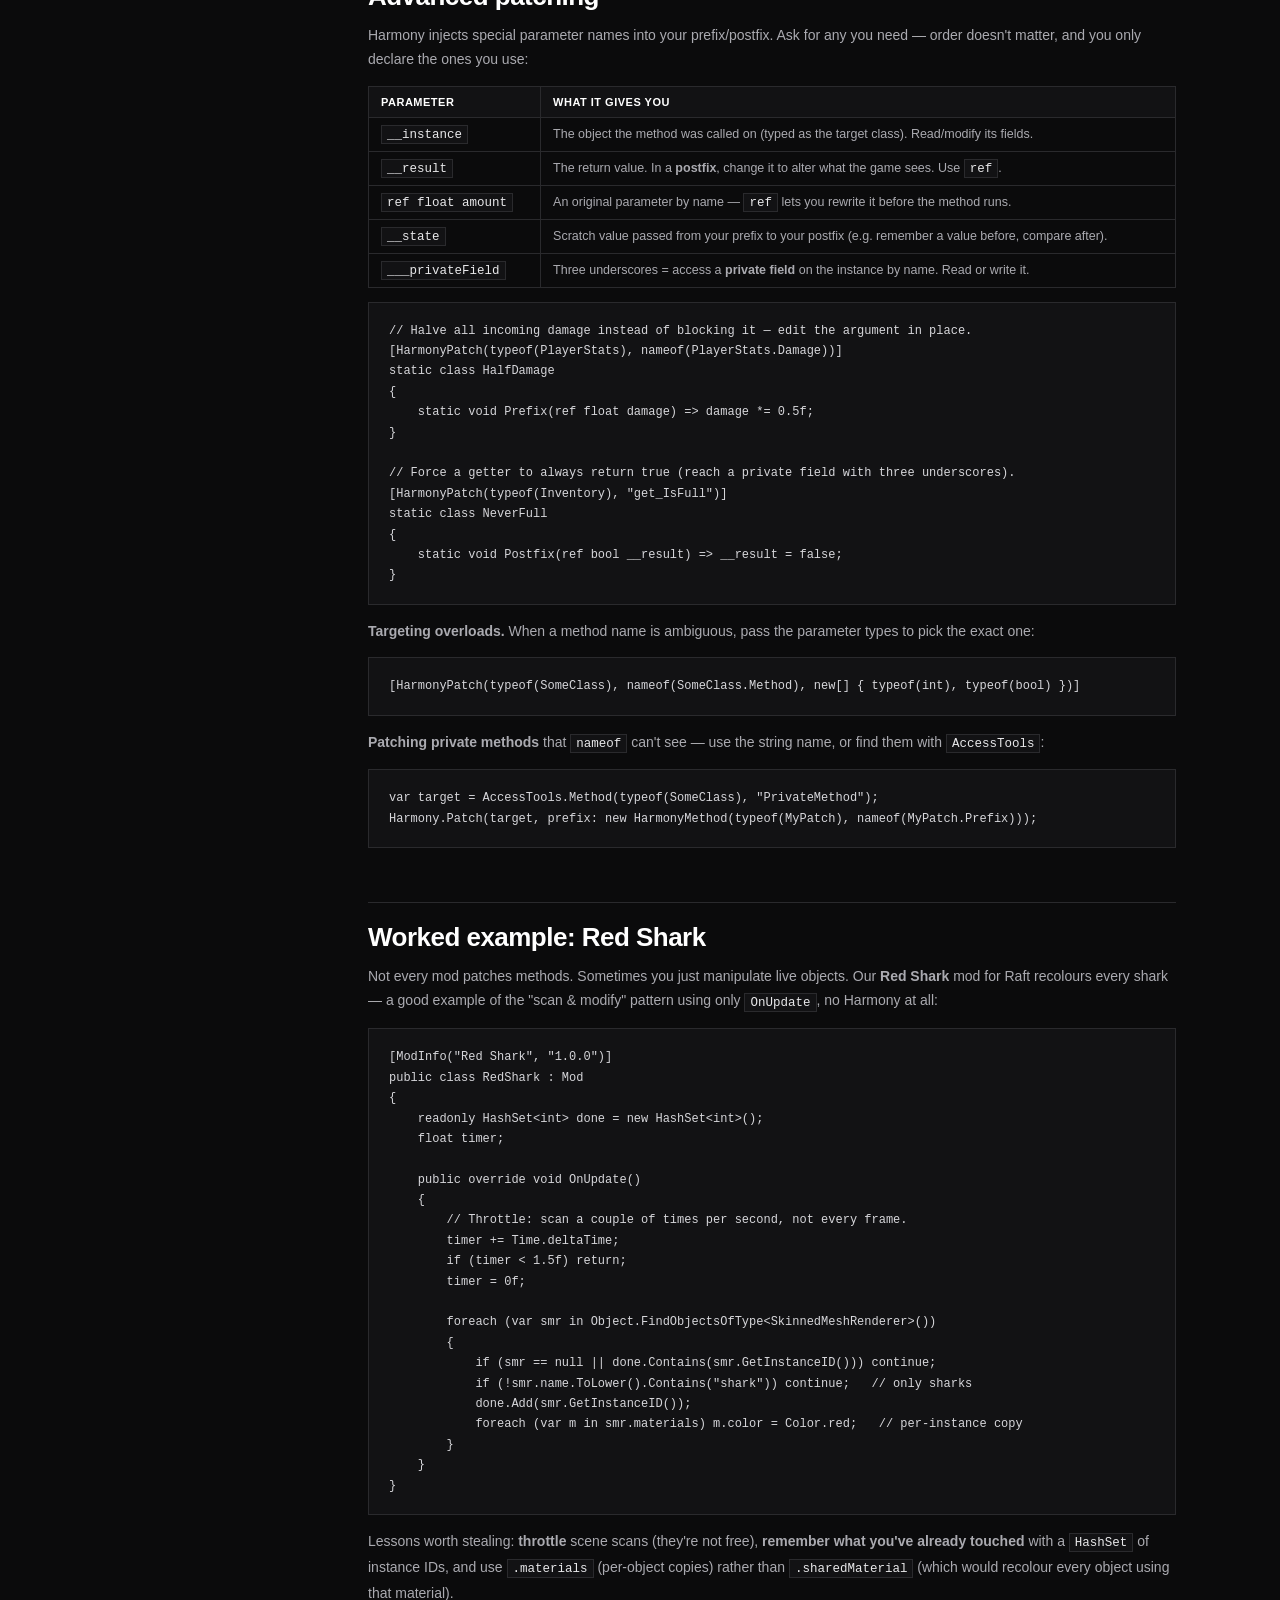
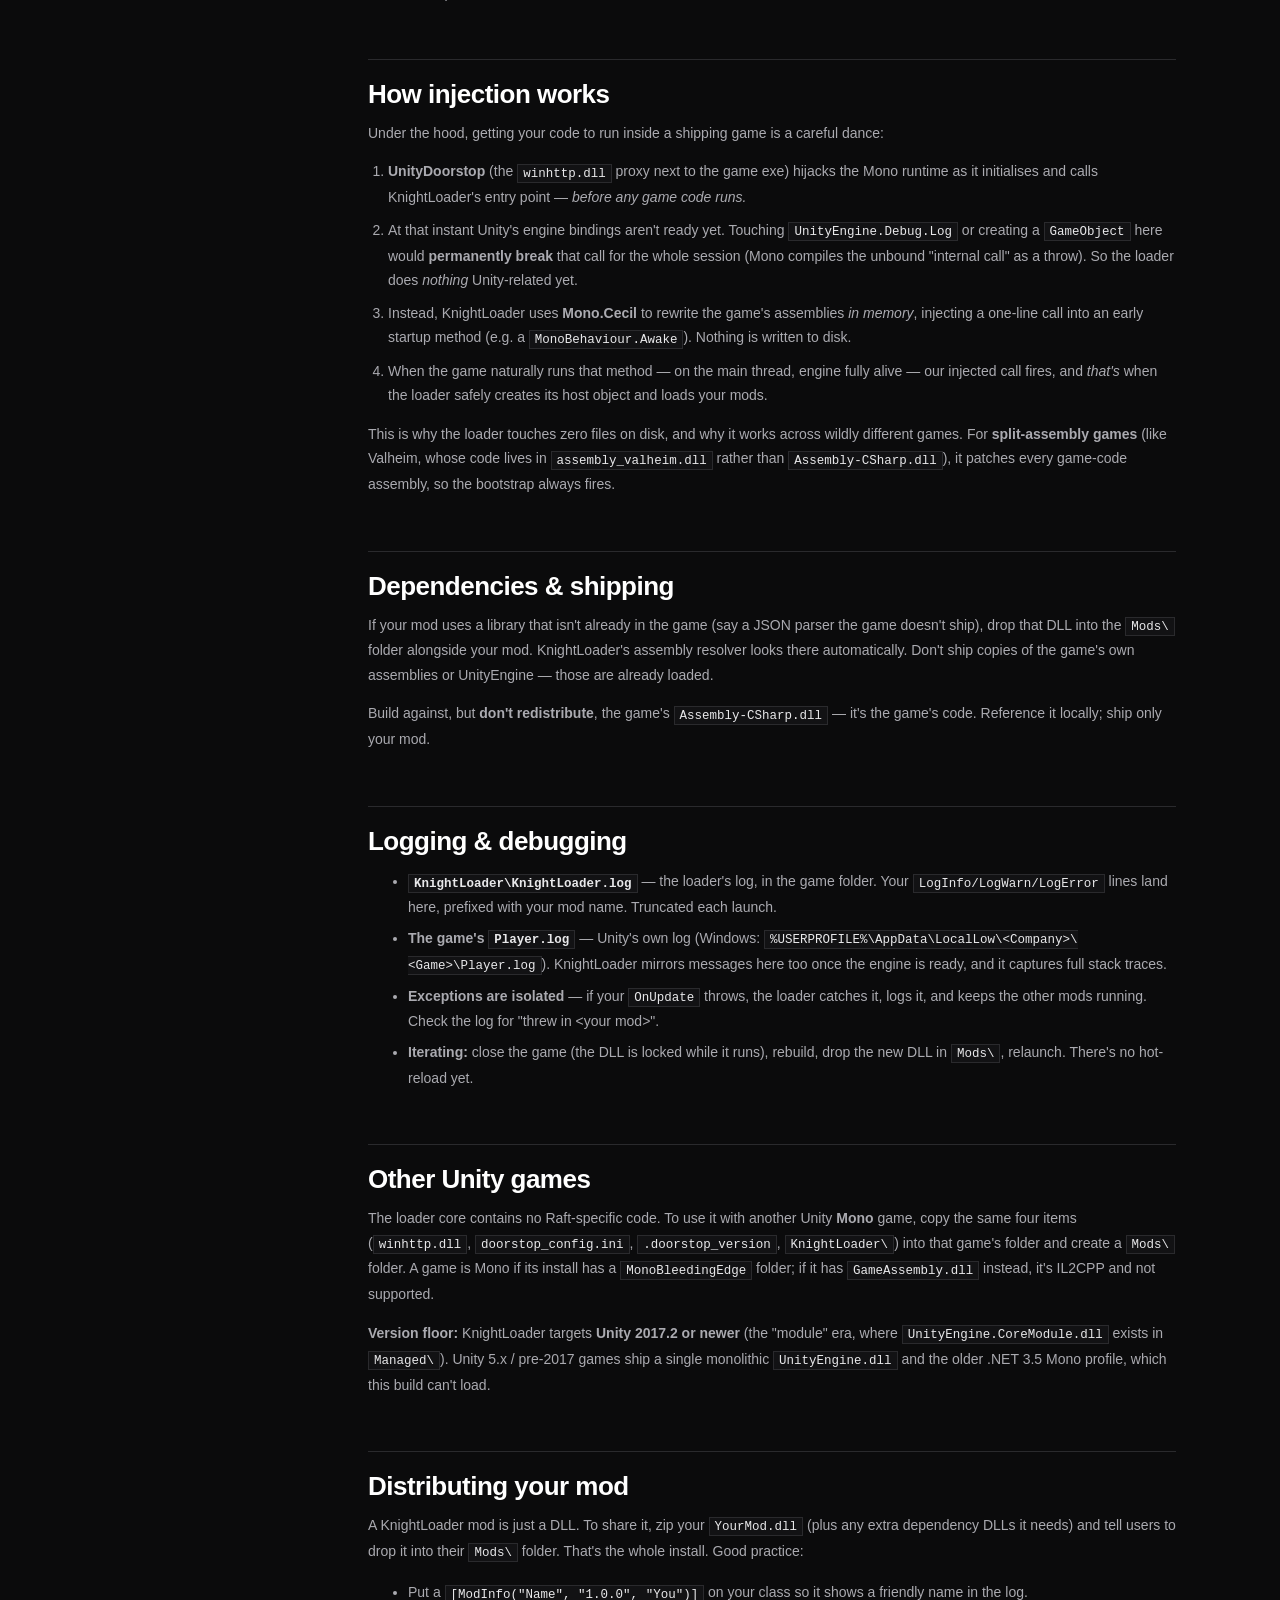
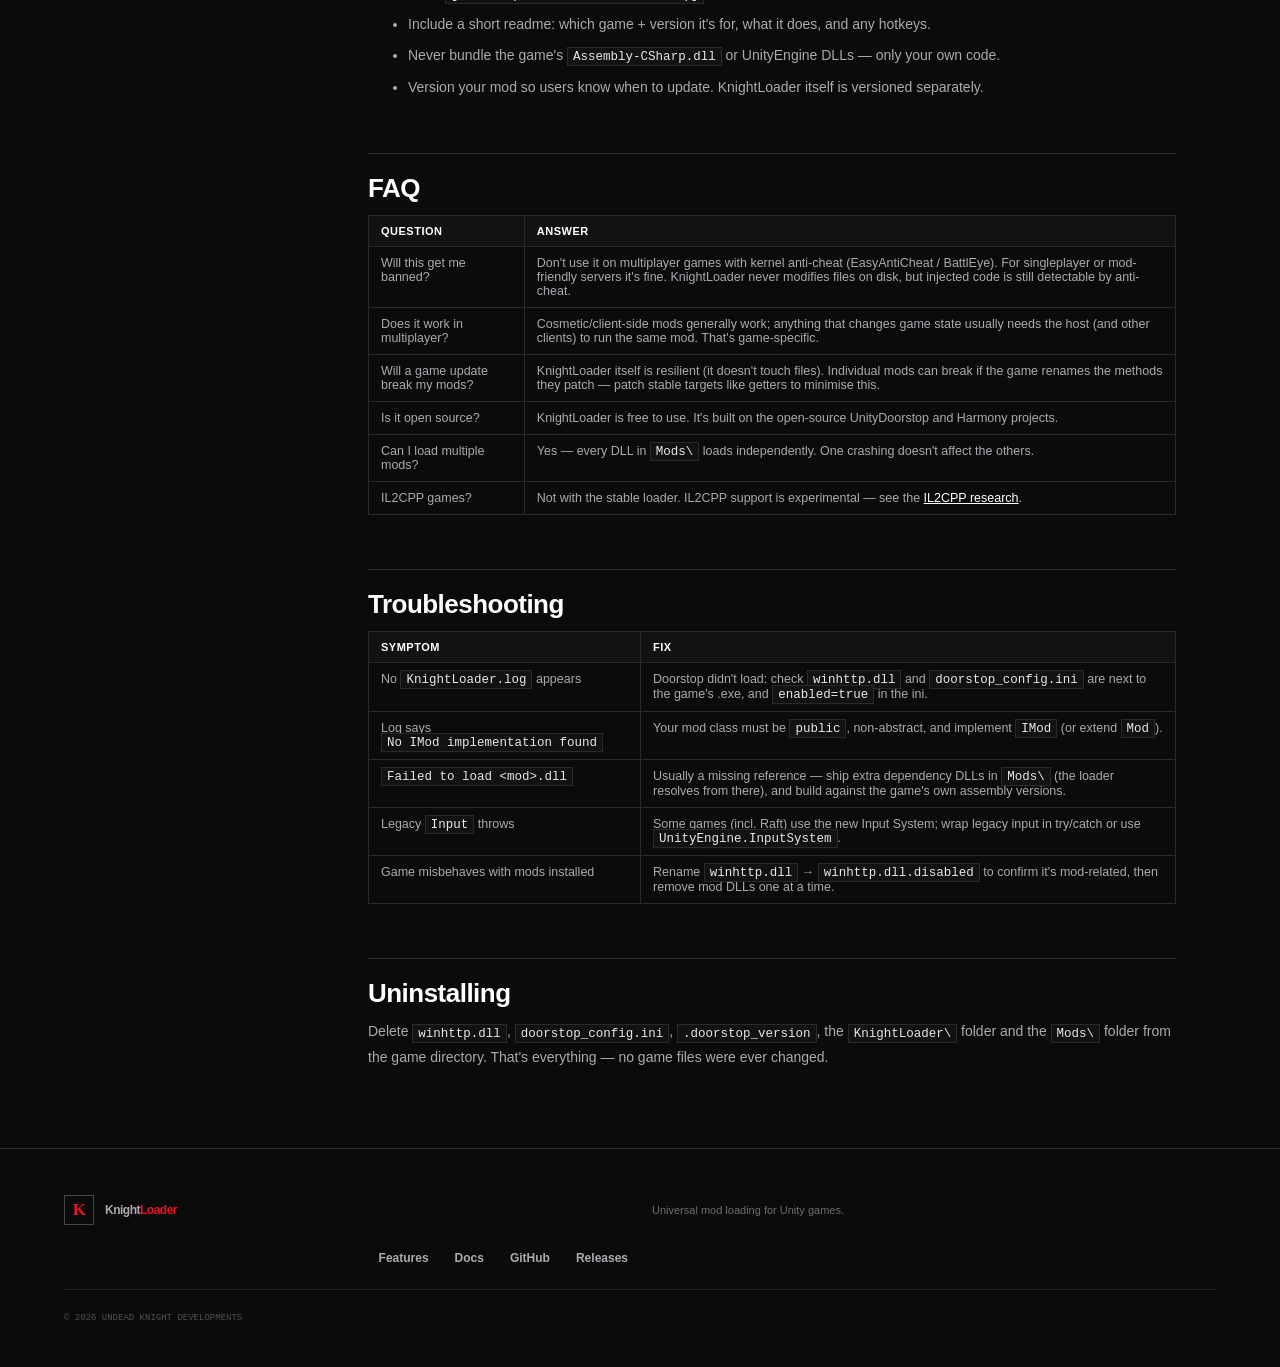
==== commit 1fe74d83: "Add Coming Soon roadmap + expanded docs page" ====
--- a/docs/docs.html
+++ b/docs/docs.html
@@ -26,13 +26,24 @@
 
   <main class="doc-page">
     <aside class="doc-toc" aria-label="On this page">
-      <p>ON THIS PAGE</p>
+      <p>GETTING STARTED</p>
       <a href="#install">Installing</a>
       <a href="#first-mod">Your first mod</a>
       <a href="#lifecycle">The mod lifecycle</a>
       <a href="#api">API reference</a>
-      <a href="#harmony">Patching game code</a>
+      <p>PATCHING GAME CODE</p>
+      <a href="#finding-hooks">Finding things to patch</a>
+      <a href="#harmony">Harmony basics</a>
+      <a href="#advanced-harmony">Advanced patching</a>
+      <a href="#example">Worked example: Red Shark</a>
+      <p>UNDER THE HOOD</p>
+      <a href="#architecture">How injection works</a>
+      <a href="#dependencies">Dependencies &amp; shipping</a>
+      <a href="#debugging">Logging &amp; debugging</a>
       <a href="#other-games">Other Unity games</a>
+      <p>REFERENCE</p>
+      <a href="#distributing">Distributing your mod</a>
+      <a href="#faq">FAQ</a>
       <a href="#troubleshooting">Troubleshooting</a>
       <a href="#uninstall">Uninstalling</a>
     </aside>
@@ -145,8 +156,18 @@
         <tr><td><code>ModLoader.LoaderDir</code></td><td>Full path of the <code>KnightLoader</code> folder (put config files here or in ModsDir).</td></tr>
       </table>
 
-      <h2 id="harmony">Patching game code</h2>
-      <p>KnightLoader ships <b>Harmony 2</b> for rewriting game methods in memory at runtime. Decompile the game's <code>Assembly-CSharp.dll</code> with <a href="https://github.com/icsharpcode/ILSpy">ILSpy</a> or dnSpy to find targets, then declare patches and apply them in <code>OnLoad</code>. A real example from the Raft SampleMod — cancelling all player damage:</p>
+      <h2 id="finding-hooks">Finding things to patch</h2>
+      <p>Modding is 80% reconnaissance. Before you can change a game's behaviour you need to know its class and method names — and those live inside the game's own assemblies. The workflow:</p>
+      <ol>
+        <li><b>Open the game's code.</b> Load <code>&lt;Game&gt;_Data\Managed\Assembly-CSharp.dll</code> in a decompiler — <a href="https://github.com/icsharpcode/ILSpy">ILSpy</a> (free, cross-platform) or <a href="https://github.com/dnSpyEx/dnSpy">dnSpyEx</a> (great for Unity). Everything the game does is in there as readable C#.</li>
+        <li><b>Search for the concept.</b> Looking to stop fall damage? Search "Damage". Want to change hunger? Search "Hunger" or "Stat". Decompilers let you full-text search across all types.</li>
+        <li><b>Find the method that does the thing</b> and note its exact <em>type name</em>, <em>method name</em>, and <em>parameters</em> — you'll need all three to target an overload precisely.</li>
+        <li><b>Reference that assembly</b> in your mod's <code>.csproj</code> (add <code>Assembly-CSharp.dll</code> as a <code>&lt;Reference&gt;</code>) so you can write strongly-typed patches against those classes.</li>
+      </ol>
+      <p class="doc-tip">Tip: mods often patch <b>MonoBehaviour lifecycle methods</b> (<code>Awake</code>, <code>Start</code>, <code>Update</code>), <b>property getters</b> (great for "always return max"), and <b>event handlers</b> (<code>OnDeath</code>, <code>OnHit</code>). Getters and small methods are the safest, most stable targets across game updates.</p>
+
+      <h2 id="harmony">Harmony basics</h2>
+      <p>KnightLoader ships <b>Harmony 2</b> for rewriting game methods in memory at runtime — no game files touched. Declare patches with attributes and apply them in <code>OnLoad</code>. A real example from the Raft SampleMod — cancelling all player damage:</p>
       <pre class="doc-code">using HarmonyLib;
 using KnightLoader;
 
@@ -176,9 +197,106 @@
 }</pre>
       <p><b>Prefix</b> runs before the original (return <code>false</code> to skip it), <b>Postfix</b> after it, <b>Transpiler</b> rewrites its IL. See the <a href="https://harmony.pardeike.net/">Harmony documentation</a> for the full patching guide.</p>
 
+      <h2 id="advanced-harmony">Advanced patching</h2>
+      <p>Harmony injects special parameter names into your prefix/postfix. Ask for any you need — order doesn't matter, and you only declare the ones you use:</p>
+      <table class="doc-table">
+        <tr><th>Parameter</th><th>What it gives you</th></tr>
+        <tr><td><code>__instance</code></td><td>The object the method was called on (typed as the target class). Read/modify its fields.</td></tr>
+        <tr><td><code>__result</code></td><td>The return value. In a <b>postfix</b>, change it to alter what the game sees. Use <code>ref</code>.</td></tr>
+        <tr><td><code>ref float amount</code></td><td>An original parameter by name — <code>ref</code> lets you rewrite it before the method runs.</td></tr>
+        <tr><td><code>__state</code></td><td>Scratch value passed from your prefix to your postfix (e.g. remember a value before, compare after).</td></tr>
+        <tr><td><code>___privateField</code></td><td>Three underscores = access a <b>private field</b> on the instance by name. Read or write it.</td></tr>
+      </table>
+      <pre class="doc-code">// Halve all incoming damage instead of blocking it — edit the argument in place.
+[HarmonyPatch(typeof(PlayerStats), nameof(PlayerStats.Damage))]
+static class HalfDamage
+{
+    static void Prefix(ref float damage) =&gt; damage *= 0.5f;
+}
+
+// Force a getter to always return true (reach a private field with three underscores).
+[HarmonyPatch(typeof(Inventory), "get_IsFull")]
+static class NeverFull
+{
+    static void Postfix(ref bool __result) =&gt; __result = false;
+}</pre>
+      <p><b>Targeting overloads.</b> When a method name is ambiguous, pass the parameter types to pick the exact one:</p>
+      <pre class="doc-code">[HarmonyPatch(typeof(SomeClass), nameof(SomeClass.Method), new[] { typeof(int), typeof(bool) })]</pre>
+      <p><b>Patching private methods</b> that <code>nameof</code> can't see — use the string name, or find them with <code>AccessTools</code>:</p>
+      <pre class="doc-code">var target = AccessTools.Method(typeof(SomeClass), "PrivateMethod");
+Harmony.Patch(target, prefix: new HarmonyMethod(typeof(MyPatch), nameof(MyPatch.Prefix)));</pre>
+
+      <h2 id="example">Worked example: Red Shark</h2>
+      <p>Not every mod patches methods. Sometimes you just manipulate live objects. Our <b>Red Shark</b> mod for Raft recolours every shark — a good example of the "scan &amp; modify" pattern using only <code>OnUpdate</code>, no Harmony at all:</p>
+      <pre class="doc-code">[ModInfo("Red Shark", "1.0.0")]
+public class RedShark : Mod
+{
+    readonly HashSet&lt;int&gt; done = new HashSet&lt;int&gt;();
+    float timer;
+
+    public override void OnUpdate()
+    {
+        // Throttle: scan a couple of times per second, not every frame.
+        timer += Time.deltaTime;
+        if (timer &lt; 1.5f) return;
+        timer = 0f;
+
+        foreach (var smr in Object.FindObjectsOfType&lt;SkinnedMeshRenderer&gt;())
+        {
+            if (smr == null || done.Contains(smr.GetInstanceID())) continue;
+            if (!smr.name.ToLower().Contains("shark")) continue;   // only sharks
+            done.Add(smr.GetInstanceID());
+            foreach (var m in smr.materials) m.color = Color.red;   // per-instance copy
+        }
+    }
+}</pre>
+      <p>Lessons worth stealing: <b>throttle</b> scene scans (they're not free), <b>remember what you've already touched</b> with a <code>HashSet</code> of instance IDs, and use <code>.materials</code> (per-object copies) rather than <code>.sharedMaterial</code> (which would recolour every object using that material).</p>
+
+      <h2 id="architecture">How injection works</h2>
+      <p>Under the hood, getting your code to run inside a shipping game is a careful dance:</p>
+      <ol>
+        <li><b>UnityDoorstop</b> (the <code>winhttp.dll</code> proxy next to the game exe) hijacks the Mono runtime as it initialises and calls KnightLoader's entry point — <em>before any game code runs.</em></li>
+        <li>At that instant Unity's engine bindings aren't ready yet. Touching <code>UnityEngine.Debug.Log</code> or creating a <code>GameObject</code> here would <b>permanently break</b> that call for the whole session (Mono compiles the unbound "internal call" as a throw). So the loader does <em>nothing</em> Unity-related yet.</li>
+        <li>Instead, KnightLoader uses <b>Mono.Cecil</b> to rewrite the game's assemblies <em>in memory</em>, injecting a one-line call into an early startup method (e.g. a <code>MonoBehaviour.Awake</code>). Nothing is written to disk.</li>
+        <li>When the game naturally runs that method — on the main thread, engine fully alive — our injected call fires, and <em>that's</em> when the loader safely creates its host object and loads your mods.</li>
+      </ol>
+      <p>This is why the loader touches zero files on disk, and why it works across wildly different games. For <b>split-assembly games</b> (like Valheim, whose code lives in <code>assembly_valheim.dll</code> rather than <code>Assembly-CSharp.dll</code>), it patches every game-code assembly, so the bootstrap always fires.</p>
+
+      <h2 id="dependencies">Dependencies &amp; shipping</h2>
+      <p>If your mod uses a library that isn't already in the game (say a JSON parser the game doesn't ship), drop that DLL into the <code>Mods\</code> folder alongside your mod. KnightLoader's assembly resolver looks there automatically. Don't ship copies of the game's own assemblies or UnityEngine — those are already loaded.</p>
+      <p>Build against, but <b>don't redistribute</b>, the game's <code>Assembly-CSharp.dll</code> — it's the game's code. Reference it locally; ship only your mod.</p>
+
+      <h2 id="debugging">Logging &amp; debugging</h2>
+      <ul>
+        <li><b><code>KnightLoader\KnightLoader.log</code></b> — the loader's log, in the game folder. Your <code>LogInfo/LogWarn/LogError</code> lines land here, prefixed with your mod name. Truncated each launch.</li>
+        <li><b>The game's <code>Player.log</code></b> — Unity's own log (Windows: <code>%USERPROFILE%\AppData\LocalLow\&lt;Company&gt;\&lt;Game&gt;\Player.log</code>). KnightLoader mirrors messages here too once the engine is ready, and it captures full stack traces.</li>
+        <li><b>Exceptions are isolated</b> — if your <code>OnUpdate</code> throws, the loader catches it, logs it, and keeps the other mods running. Check the log for "threw in &lt;your mod&gt;".</li>
+        <li><b>Iterating:</b> close the game (the DLL is locked while it runs), rebuild, drop the new DLL in <code>Mods\</code>, relaunch. There's no hot-reload yet.</li>
+      </ul>
+
       <h2 id="other-games">Other Unity games</h2>
       <p>The loader core contains no Raft-specific code. To use it with another Unity <b>Mono</b> game, copy the same four items (<code>winhttp.dll</code>, <code>doorstop_config.ini</code>, <code>.doorstop_version</code>, <code>KnightLoader\</code>) into that game's folder and create a <code>Mods\</code> folder. A game is Mono if its install has a <code>MonoBleedingEdge</code> folder; if it has <code>GameAssembly.dll</code> instead, it's IL2CPP and not supported.</p>
       <p><b>Version floor:</b> KnightLoader targets <b>Unity 2017.2 or newer</b> (the "module" era, where <code>UnityEngine.CoreModule.dll</code> exists in <code>Managed\</code>). Unity 5.x / pre-2017 games ship a single monolithic <code>UnityEngine.dll</code> and the older .NET 3.5 Mono profile, which this build can't load.</p>
+
+      <h2 id="distributing">Distributing your mod</h2>
+      <p>A KnightLoader mod is just a DLL. To share it, zip your <code>YourMod.dll</code> (plus any extra dependency DLLs it needs) and tell users to drop it into their <code>Mods\</code> folder. That's the whole install. Good practice:</p>
+      <ul>
+        <li>Put a <code>[ModInfo("Name", "1.0.0", "You")]</code> on your class so it shows a friendly name in the log.</li>
+        <li>Include a short readme: which game + version it's for, what it does, and any hotkeys.</li>
+        <li>Never bundle the game's <code>Assembly-CSharp.dll</code> or UnityEngine DLLs — only your own code.</li>
+        <li>Version your mod so users know when to update. KnightLoader itself is versioned separately.</li>
+      </ul>
+
+      <h2 id="faq">FAQ</h2>
+      <table class="doc-table">
+        <tr><th>Question</th><th>Answer</th></tr>
+        <tr><td>Will this get me banned?</td><td>Don't use it on multiplayer games with kernel anti-cheat (EasyAntiCheat / BattlEye). For singleplayer or mod-friendly servers it's fine. KnightLoader never modifies files on disk, but injected code is still detectable by anti-cheat.</td></tr>
+        <tr><td>Does it work in multiplayer?</td><td>Cosmetic/client-side mods generally work; anything that changes game state usually needs the host (and other clients) to run the same mod. That's game-specific.</td></tr>
+        <tr><td>Will a game update break my mods?</td><td>KnightLoader itself is resilient (it doesn't touch files). Individual mods can break if the game renames the methods they patch — patch stable targets like getters to minimise this.</td></tr>
+        <tr><td>Is it open source?</td><td>KnightLoader is free to use. It's built on the open-source UnityDoorstop and Harmony projects.</td></tr>
+        <tr><td>Can I load multiple mods?</td><td>Yes — every DLL in <code>Mods\</code> loads independently. One crashing doesn't affect the others.</td></tr>
+        <tr><td>IL2CPP games?</td><td>Not with the stable loader. IL2CPP support is experimental — see the <a href="index.html#il2cpp">IL2CPP research</a>.</td></tr>
+      </table>
 
       <h2 id="troubleshooting">Troubleshooting</h2>
       <table class="doc-table">
--- a/docs/style.css
+++ b/docs/style.css
@@ -211,3 +211,181 @@
 .games-check code { font-family: var(--mono); font-size: 12px; background: var(--ink); border: 1px solid var(--line); padding: 1.5px 6px; color: #e8e8ea; }
 .games-check .tier-note { margin: 0; }
 @media (max-width: 820px) { .games-grid { grid-template-columns: 1fr; } }
+
+/* ============ v2 "badass" upgrades ============ */
+
+/* Hero backdrop: radial glow + subtle moving grid */
+.hero { position: relative; overflow: hidden; }
+.hero-bg { position: absolute; inset: 0; z-index: 0; pointer-events: none; }
+.hero-bg .glow {
+  position: absolute; top: -10%; right: -5%; width: 60vw; height: 60vw; max-width: 780px; max-height: 780px;
+  background: radial-gradient(circle at center, rgba(231,19,39,.28), rgba(231,19,39,.06) 40%, transparent 68%);
+  filter: blur(10px); animation: glowPulse 7s ease-in-out infinite;
+}
+.hero-bg .grid {
+  position: absolute; inset: 0;
+  background-image: linear-gradient(var(--line) 1px, transparent 1px), linear-gradient(90deg, var(--line) 1px, transparent 1px);
+  background-size: 48px 48px; opacity: .18;
+  mask-image: radial-gradient(ellipse 80% 70% at 60% 30%, #000 30%, transparent 75%);
+  -webkit-mask-image: radial-gradient(ellipse 80% 70% at 60% 30%, #000 30%, transparent 75%);
+}
+.hero-copy, .hero .brand-card { position: relative; z-index: 1; }
+.hero-bg { z-index: 0; }
+@keyframes glowPulse { 0%,100% { opacity: .75; transform: scale(1); } 50% { opacity: 1; transform: scale(1.06); } }
+h1 span { background: linear-gradient(100deg, #ff2a3b, #ff6a4d); -webkit-background-clip: text; background-clip: text; -webkit-text-fill-color: transparent; }
+.brand-card { animation: cardFloat 6s ease-in-out infinite; }
+.brand-card::after {
+  content: ""; position: absolute; inset: -1px; border-radius: 2px; pointer-events: none;
+  box-shadow: 0 0 0 1px rgba(231,19,39,.0), 0 0 60px rgba(231,19,39,.25); animation: cardGlow 6s ease-in-out infinite;
+}
+@keyframes cardFloat { 0%,100% { transform: rotate(1.5deg) translateY(0); } 50% { transform: rotate(1.5deg) translateY(-10px); } }
+@keyframes cardGlow { 0%,100% { opacity: .5; } 50% { opacity: 1; } }
+
+/* Stats band */
+.stats-band {
+  max-width: 1440px; margin: auto; padding: 0 clamp(24px, 5vw, 72px);
+  display: grid; grid-template-columns: repeat(4, 1fr); border-top: 1px solid var(--line); border-bottom: 1px solid var(--line);
+}
+.stats-band div { padding: 34px 8px; text-align: center; border-right: 1px solid var(--line); }
+.stats-band div:last-child { border-right: 0; }
+.stats-band b { display: block; font-size: clamp(34px, 4vw, 52px); font-weight: 800; letter-spacing: -.04em; line-height: 1;
+  background: linear-gradient(180deg, #fff, #b7b7bd); -webkit-background-clip: text; background-clip: text; -webkit-text-fill-color: transparent; }
+.stats-band b i { font-style: normal; font-size: .5em; color: var(--red); -webkit-text-fill-color: var(--red); }
+.stats-band span { display: block; margin-top: 9px; color: var(--muted); font: 600 10px var(--mono); letter-spacing: 1px; text-transform: uppercase; }
+
+/* IL2CPP research section */
+.il2cpp { background:
+  radial-gradient(ellipse 70% 60% at 85% 0%, rgba(231,19,39,.10), transparent 60%), var(--soft-ink);
+  border-top: 1px solid var(--line); border-bottom: 1px solid var(--line); }
+.il2cpp-inner { max-width: 1100px; margin: auto; }
+.lab-badge { display: inline-block; padding: 6px 11px; border: 1px solid var(--red); color: var(--red);
+  font: 700 10px var(--mono); letter-spacing: 1.5px; }
+.il2cpp h2 span { background: linear-gradient(100deg, #ff2a3b, #ff6a4d); -webkit-background-clip: text; background-clip: text; -webkit-text-fill-color: transparent; }
+.il2cpp-proof { display: grid; grid-template-columns: 1fr 1.3fr; gap: 20px; margin: 34px 0 40px; align-items: stretch; }
+.proof-games { display: flex; flex-direction: column; gap: 14px; }
+.proof-game { border: 1px solid var(--line); background: var(--ink); padding: 20px; display: flex; flex-direction: column; gap: 5px; flex: 1; justify-content: center; }
+.proof-game b { font-size: 17px; }
+.proof-game span { color: var(--muted); font: 500 11px var(--mono); }
+.proof-game i.ok { font-style: normal; margin-top: 6px; color: #48c978; font: 700 10px var(--mono); letter-spacing: 1px; text-transform: uppercase; }
+.proof-game i.ok::before { content: "● "; }
+.proof-log { border: 1px solid var(--line); background: #080809; overflow: hidden; }
+.proof-log-bar { height: 40px; display: flex; align-items: center; gap: 7px; padding: 0 15px; border-bottom: 1px solid var(--line); }
+.proof-log-bar span { width: 10px; height: 10px; border-radius: 50%; background: #2f2f33; }
+.proof-log-bar small { margin-left: auto; color: var(--muted); font: 500 10px var(--mono); }
+.proof-log pre { margin: 0; padding: 18px 20px; font: 12px/1.85 var(--mono); color: #9fe6b6; overflow-x: auto; }
+.proof-log pre b { color: #fff; background: rgba(72,201,120,.14); }
+.il2cpp-steps { list-style: none; margin: 0; padding: 0; display: grid; grid-template-columns: repeat(5, 1fr); gap: 12px; counter-reset: step; }
+.il2cpp-steps li { position: relative; border: 1px solid var(--line); background: var(--ink); padding: 18px 16px 18px; counter-increment: step; }
+.il2cpp-steps li::before { content: counter(step); position: absolute; top: 12px; right: 14px; font: 800 13px var(--mono); color: #35353a; }
+.il2cpp-steps li b { display: block; font-size: 13px; margin-bottom: 7px; }
+.il2cpp-steps li span { color: var(--muted); font-size: 11.5px; line-height: 1.55; }
+.il2cpp-steps li.done { border-color: rgba(72,201,120,.4); }
+.il2cpp-steps li.done b::before { content: "✓ "; color: #48c978; }
+.il2cpp-steps li.wip { border-color: rgba(232,185,60,.5); }
+.il2cpp-steps li.wip b::before { content: "◔ "; color: #e8b93c; }
+.il2cpp-note { margin-top: 22px; max-width: 720px; }
+
+/* Scroll-reveal */
+.reveal { opacity: 0; transform: translateY(22px); transition: opacity .7s cubic-bezier(.2,.7,.2,1), transform .7s cubic-bezier(.2,.7,.2,1); }
+.reveal.in { opacity: 1; transform: none; }
+.il2cpp-steps > li.reveal { transition-delay: calc(var(--i, 0) * 60ms); }
+
+@media (max-width: 820px) {
+  .stats-band { grid-template-columns: repeat(2, 1fr); }
+  .stats-band div:nth-child(2) { border-right: 0; }
+  .stats-band div:nth-child(1), .stats-band div:nth-child(2) { border-bottom: 1px solid var(--line); }
+  .il2cpp-proof { grid-template-columns: 1fr; }
+  .il2cpp-steps { grid-template-columns: 1fr 1fr; }
+}
+@media (prefers-reduced-motion: reduce) {
+  .hero-bg .glow, .brand-card, .brand-card::after { animation: none; }
+  .reveal { opacity: 1; transform: none; transition: none; }
+}
+
+/* ============ Games gallery (cover art) ============ */
+.games-legend { display: flex; flex-wrap: wrap; gap: 22px; margin: -10px 0 26px; }
+.games-legend span { display: inline-flex; align-items: center; gap: 8px; color: var(--muted); font: 600 11px var(--mono); }
+.games-legend .dot { width: 9px; height: 9px; border-radius: 50%; }
+.games-legend .dot.ok { background: #48c978; } .games-legend .dot.exp { background: #e8b93c; } .games-legend .dot.no { background: #7a7a80; }
+
+.games-gallery { display: grid; grid-template-columns: repeat(auto-fill, minmax(248px, 1fr)); gap: 16px; }
+.gcard {
+  position: relative; display: block; aspect-ratio: 460 / 215; overflow: hidden;
+  border: 1px solid var(--line); background: #0f0f11; text-decoration: none; color: #fff;
+  transition: transform .22s cubic-bezier(.2,.7,.2,1), border-color .22s, box-shadow .22s;
+}
+.gcard img { position: absolute; inset: 0; width: 100%; height: 100%; object-fit: cover; transition: transform .35s, filter .22s; }
+.gcard::after { content: ""; position: absolute; inset: 0; background: linear-gradient(180deg, rgba(8,8,9,0) 34%, rgba(8,8,9,.62) 66%, rgba(8,8,9,.94)); }
+.gcard-info { position: absolute; left: 0; right: 0; bottom: 0; z-index: 2; padding: 14px 15px; }
+.gcard-info b { display: block; font-size: 14px; letter-spacing: -.2px; line-height: 1.15; }
+.gcard-info small { display: block; margin-top: 3px; color: #b9b9c0; font: 500 10px var(--mono); }
+.gcard-badge { position: absolute; top: 10px; right: 10px; z-index: 2; font-style: normal;
+  font: 700 9px var(--mono); letter-spacing: .5px; text-transform: uppercase; padding: 5px 8px; border: 1px solid; background: rgba(8,8,9,.66); backdrop-filter: blur(3px); }
+.gcard-fallback { position: absolute; inset: 0; z-index: 1; display: none; align-items: center; justify-content: center;
+  text-align: center; padding: 16px; font-weight: 800; font-size: 17px; letter-spacing: -.3px;
+  background: radial-gradient(ellipse at 50% 30%, #1b1b1f, #0d0d0f); }
+.gcard.noimg img { display: none; }
+.gcard.noimg .gcard-fallback { display: flex; }
+
+.gcard:hover { transform: translateY(-4px); }
+.gcard:hover img { transform: scale(1.05); filter: saturate(1.1); }
+
+/* status accents */
+.gcard.ok  { border-color: rgba(72,201,120,.32); }
+.gcard.ok:hover  { border-color: #48c978; box-shadow: 0 14px 40px rgba(72,201,120,.18); }
+.gcard.ok  .gcard-badge  { color: #58d98a; border-color: rgba(72,201,120,.55); }
+.gcard.exp { border-color: rgba(232,185,60,.34); }
+.gcard.exp:hover { border-color: #e8b93c; box-shadow: 0 14px 40px rgba(232,185,60,.16); }
+.gcard.exp .gcard-badge { color: #edc65a; border-color: rgba(232,185,60,.6); }
+.gcard.no  { }
+.gcard.no img { filter: grayscale(.85) brightness(.7); }
+.gcard.no .gcard-badge { color: #a7a7ad; border-color: #45454b; }
+.gcard.no:hover { border-color: #66666c; }
+
+@media (max-width: 560px) { .games-gallery { grid-template-columns: 1fr 1fr; gap: 10px; } .gcard-info b { font-size: 12px; } .games-legend { gap: 12px; } }
+
+/* ============ Roadmap / coming soon ============ */
+.roadmap { background:
+  radial-gradient(ellipse 60% 50% at 10% 0%, rgba(231,19,39,.08), transparent 55%), var(--ink); }
+.roadmap-grid { display: grid; grid-template-columns: repeat(3, 1fr); gap: 16px; }
+.rm-card { border: 1px solid var(--line); background: var(--soft-ink); padding: 26px 24px 28px; transition: border-color .22s, transform .22s; }
+.rm-card:hover { border-color: #45454b; transform: translateY(-3px); }
+.rm-top { display: flex; align-items: center; justify-content: space-between; margin-bottom: 16px; }
+.rm-ico { font-style: normal; font-size: 20px; opacity: .8; }
+.rm-status { font: 700 9px var(--mono); letter-spacing: 1px; text-transform: uppercase; padding: 5px 9px; border: 1px solid; }
+.rm-status { color: #edc65a; border-color: rgba(232,185,60,.5); }               /* In progress */
+.rm-status.queued { color: #8f8f96; border-color: #3a3a40; }
+.rm-status.ongoing { color: #6fb2ff; border-color: rgba(111,178,255,.4); }
+.rm-status.live { color: #58d98a; border-color: rgba(72,201,120,.5); }
+.rm-card h3 { margin: 0 0 9px; font-size: 18px; letter-spacing: -.02em; }
+.rm-card h3 small { font-size: 12px; color: var(--muted); font-weight: 500; }
+.rm-card p { margin: 0; color: #9a9aa0; font-size: 13px; line-height: 1.65; }
+.rm-card.progress { border-color: rgba(232,185,60,.35); }
+.rm-card.featured { border-color: rgba(231,19,39,.4); background:
+  radial-gradient(ellipse at 80% 20%, rgba(231,19,39,.1), transparent 60%), var(--soft-ink); }
+@media (max-width: 900px) { .roadmap-grid { grid-template-columns: 1fr 1fr; } }
+@media (max-width: 560px) { .roadmap-grid { grid-template-columns: 1fr; } }
+
+/* Docs page additions */
+.doc-toc p { margin: 18px 0 6px; font: 700 9px var(--mono); letter-spacing: 1px; color: var(--muted); }
+.doc-toc p:first-child { margin-top: 0; }
+.doc-tip { border-left: 2px solid var(--red); background: var(--soft-ink); padding: 14px 18px; margin: 16px 0; font-size: 13px; color: #b7b7bd; }
+.doc-body ol { color: #aaaab0; font-size: 14px; line-height: 1.75; padding-left: 20px; }
+.doc-body ol li { margin: 8px 0; }
+
+/* ============ Mods showcase ============ */
+.mod-cards { display: grid; grid-template-columns: repeat(3, 1fr); gap: 16px; }
+.mod-card { display: flex; flex-direction: column; border: 1px solid var(--line); background: var(--soft-ink); padding: 26px 24px; transition: border-color .22s, transform .22s; }
+.mod-card:hover { border-color: #45454b; transform: translateY(-3px); }
+.mod-emoji { font-size: 34px; line-height: 1; margin-bottom: 16px; }
+.mod-body { flex: 1; }
+.mod-card h3 { margin: 0 0 10px; font-size: 18px; letter-spacing: -.02em; display: flex; align-items: center; gap: 10px; flex-wrap: wrap; }
+.mod-game { font: 700 9px var(--mono); letter-spacing: 1px; text-transform: uppercase; color: #6fb2ff; border: 1px solid rgba(111,178,255,.35); padding: 3px 7px; }
+.mod-card p { margin: 0 0 20px; color: #9a9aa0; font-size: 13px; line-height: 1.65; }
+.mod-dl { display: inline-flex; align-items: center; justify-content: space-between; gap: 20px; min-height: 44px; padding: 0 16px; border: 1px solid var(--red); background: var(--red); color: #fff; text-decoration: none; font: 700 12px var(--sans); transition: .2s; }
+.mod-dl:hover { transform: translateY(-2px); filter: brightness(1.08); }
+.mod-dl.ghost { background: transparent; border-color: #3c3c40; color: #cfcfd4; }
+.mod-dl.ghost:hover { border-color: #fff; }
+.mod-card.soon { border-style: dashed; }
+.mod-card.soon .mod-emoji { color: var(--red); }
+@media (max-width: 820px) { .mod-cards { grid-template-columns: 1fr; } }
